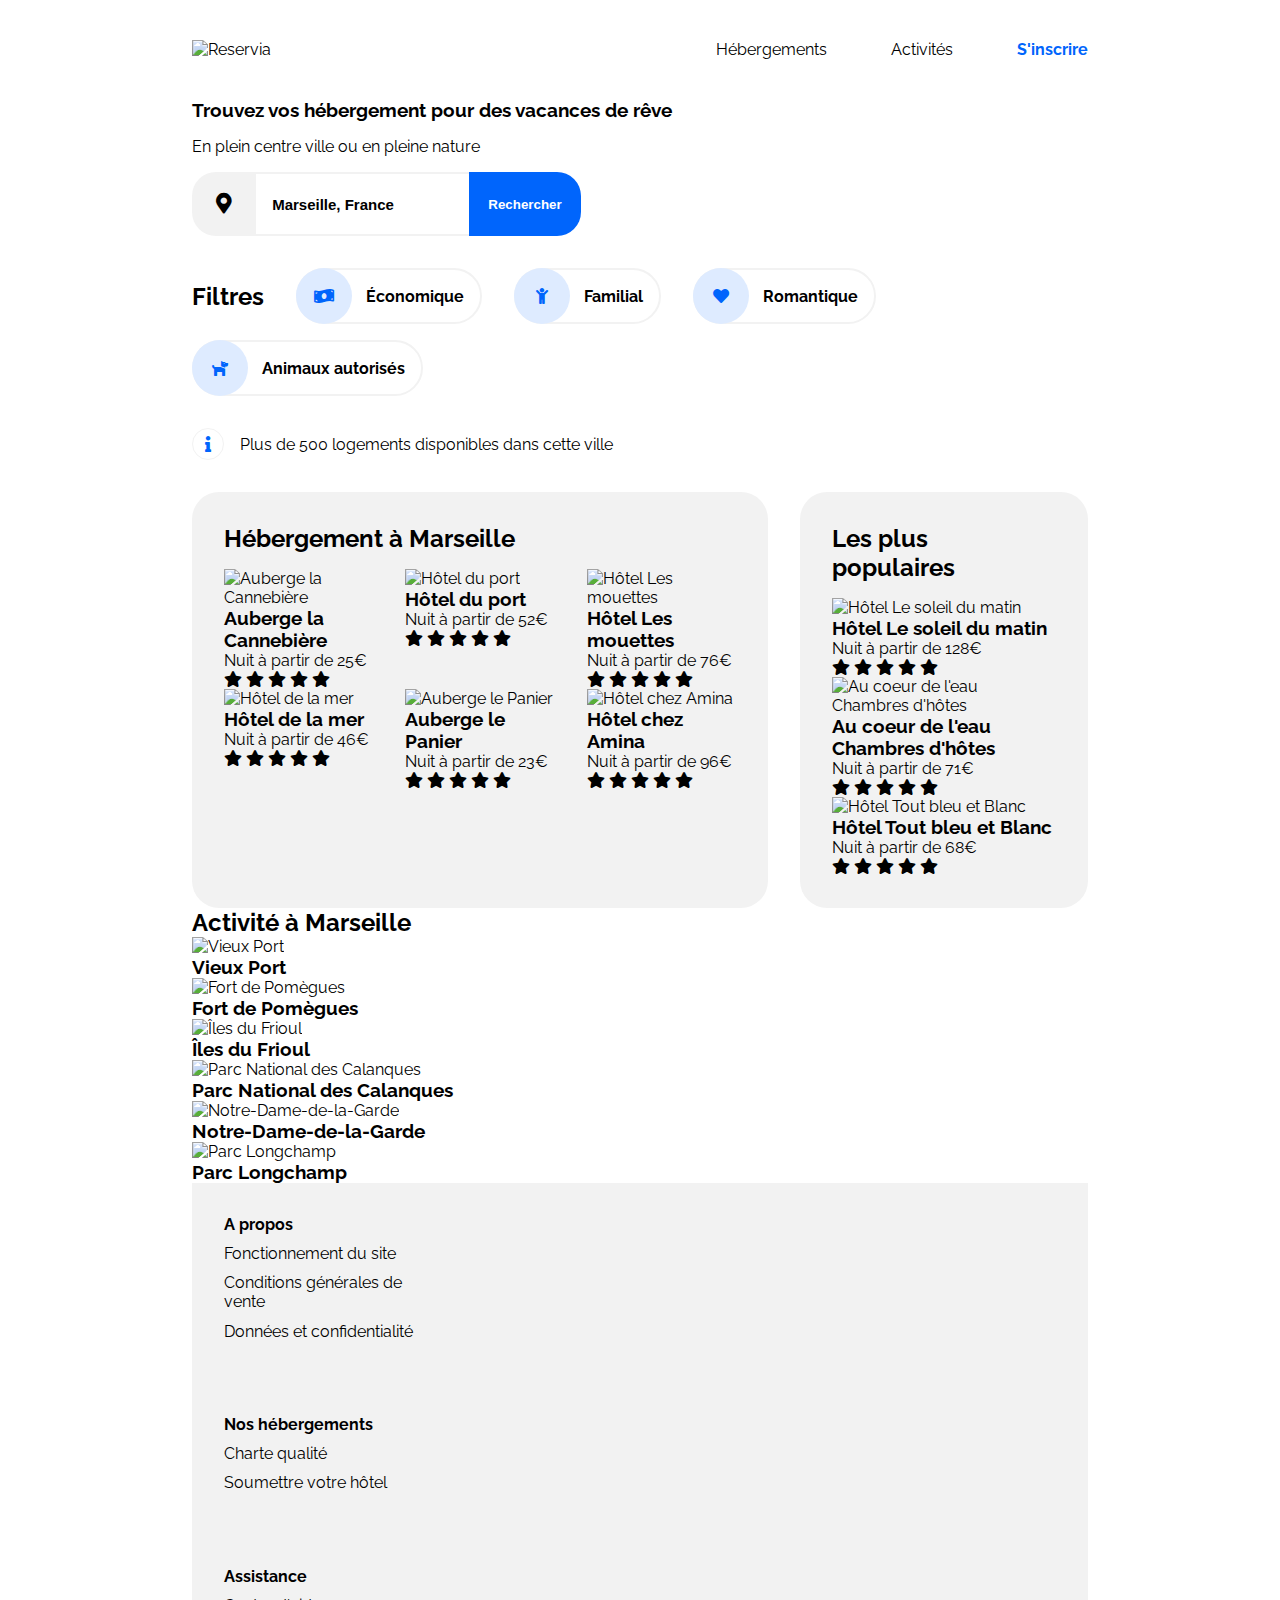
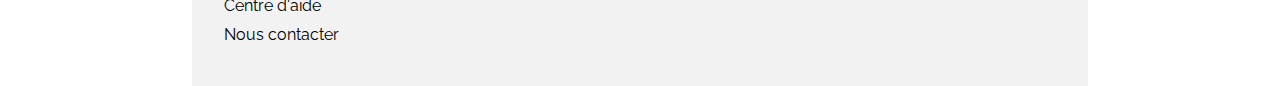
==== reservia.html @ 0091a278 "Add files via upload" ====
<!DOCTYPE html>
<html>
<head>
    <!-- Encodage UTF-8 -->
    <meta charset="utf-8"/>
    <!-- pages css -->
    <link rel="stylesheet" type="text/css" href="reservia.css">
    <link rel="stylesheet" href="https://cdnjs.cloudflare.com/ajax/libs/font-awesome/5.15.3/css/all.min.css">
    <link rel="preconnect" href="https://fonts.gstatic.com">
    <link href="https://fonts.googleapis.com/css2?family=Raleway:wght@400;700&display=swap" rel="stylesheet"> 
    <!-- titre de la page -->
    <title>Réservia</title>
    
</head>
<body>
    <!-- En tête -->
    <header> 
    <!-- Navigation -->
        <nav class="nav">
            <!-- Titre 1 de la page -->
            <a href="#">
                <img class="logo" src="images/logo/Reservia.svg" alt="Reservia">
            </a>
        <!-- Liste navigation-->
                <ul class="list-nav">
                    <li><a class="nav-link" href="#">Hébergements</a></li>
                    <li><a class="nav-link" href="#">Activités</a></li>
                    <li><a class="nav-register" href="#">S&apos;inscrire</a></li>
                </ul>
        </nav>
        <section class="search">
                <!-- Titre 2 de la page -->
            <h1>Trouvez vos hébergement pour des vacances de r&ecirc;ve</h1>

            <!-- Paragraphe -->
            <p class="search-p">En plein centre ville ou en pleine nature</p>
            <form class="search-form" action"" method="post">
                <div class="search-container">
                    <i class="fas fa-map-marker-alt"></i>
                    <input type="text" value=" Marseille, France">
                    <button class="button" type="submit">Rechercher</button>
                </div>
            </form>

            <div class="filter">
                <h2>Filtres</h2>
                <!-- Economique -->
                <div class="filter-container">
                    <div class="filter-icon">
                        <i class="fas fa-money-bill-wave"></i>  
                    </div>
                    <span class="filter-title">&#201;conomique</span>
                </div>
                <!-- Familial -->
                <div class="filter-container">
                    <div class="filter-icon">
                        <i class="fas fa-child"></i>
                    </div>                    
                    <span class="filter-title">Familial</span>
                </div>
                <!-- Romantique -->
                <div class="filter-container">
                    <div class="filter-icon">
                        <i class="fas fa-heart"></i>
                    </div>
                    <span class="filter-title">Romantique</span>
                </div>
                <!-- Animaux --> 
                <div class="filter-container">
                    <div class="filter-icon">
                        <i class="fas fa-dog"></i>
                    </div>    
                    <span class="filter-title">Animaux autorisés</span>
                </div>        
            </div>
            
            <!-- Bulle information --> 
            <div class="information">
                <div class="information-item">
                    <i class="fas fa-info"></i> 
                </div>    

                <p>Plus de 500 logements disponibles dans cette ville</p>
            </div>
        </section>
    </header>

    <main>
        <div class="hebergements">
            <!-- Hébergement à Marseille -->
            <div class="hebergement-a-marseille">
                <h2>Hébergement à Marseille</h2>
                <div class="hebergement-cartes">
                    <!-- Image 1 --> 
                    <div class="hebergement-carte-item">
                        <a href="#">
                            <img src="images/hebergements/4_small/marcus-loke-WQJvWU_HZFo-unsplash.jpg" alt="Auberge la Cannebière">
                            <div class="hebergement-carte-item-contain">
                                <h3>Auberge la Cannebière</h3>
                                <p>Nuit à partir de 25€</p>
                                <div class="rating">
                                    <i class="fas fa-star"></i>      
                                    <i class="fas fa-star"></i>
                                    <i class="fas fa-star"></i>
                                    <i class="fas fa-star"></i>
                                    <i class="fas fa-star"></i>
                                </div>    
                            </div>
                        </a>    
                    </div>
                    <!-- Image 2 -->
                    <div class="hebergement-carte-item">
                        <a href="#">
                            <img src="images/hebergements/4_small/fred-kleber-gTbaxaVLvsg-unsplash.jpg" alt="H&ocirc;tel du port">
                            <div class="hebergement-carte-item-contain">
                                <h3>H&ocirc;tel du port</h3>
                                <p>Nuit à partir de 52€</p>
                                <div class="rating">
                                    <i class="fas fa-star"></i>      
                                    <i class="fas fa-star"></i>
                                    <i class="fas fa-star"></i>
                                    <i class="fas fa-star"></i>
                                    <i class="fas fa-star"></i>
                                </div>    
                            </div>
                        </a>             
                    </div>
                    <!-- Image 3 -->
                    <div class="hebergement-carte-item">
                        <a href="#">
                            <img src="images/hebergements/4_small/reisetopia-B8WIgxA_PFU-unsplash.jpg" alt="H&ocirc;tel Les mouettes">
                            <div class="hebergement-carte-item-contain">
                                <h3>H&ocirc;tel Les mouettes</h3>
                                <p>Nuit à partir de 76€</p>
                                <div class="rating">
                                    <i class="fas fa-star"></i>      
                                    <i class="fas fa-star"></i>
                                    <i class="fas fa-star"></i>
                                    <i class="fas fa-star"></i>
                                    <i class="fas fa-star"></i>
                                </div>    
                            </div>
                        </a>              
                    </div>
                    <!-- Image 4 -->
                    <div class="hebergement-carte-item">
                        <a href="#">
                            <img src="images/hebergements/4_small/annie-spratt-Eg1qcIitAuA-unsplash.jpg" alt="H&ocirc;tel de la mer">
                            <div class="hebergement-carte-item-contain">
                                <h3>H&ocirc;tel de la mer</h3>
                                <p>Nuit à partir de 46€</p>
                                <div class="rating">
                                    <i class="fas fa-star"></i>      
                                    <i class="fas fa-star"></i>
                                    <i class="fas fa-star"></i>
                                    <i class="fas fa-star"></i>
                                    <i class="fas fa-star"></i>
                                </div>    
                            </div>
                        </a>               
                    </div>
                    <!-- Image 5 -->
                    <div class="hebergement-carte-item">
                        <a href="#">
                            <img src="images/hebergements/4_small/nicate-lee-kT-ZyaiwBe0-unsplash.jpg" alt="Auberge le Panier">
                            <div class="hebergement-carte-item-contain">
                                <h3>Auberge le Panier</h3>
                                <p>Nuit à partir de 23€</p>
                                <div class="rating">
                                    <i class="fas fa-star"></i>      
                                    <i class="fas fa-star"></i>
                                    <i class="fas fa-star"></i>
                                    <i class="fas fa-star"></i>
                                    <i class="fas fa-star"></i>
                                </div>    
                            </div>
                        </a>                
                    </div>
                    <!-- Image 6 -->
                    <div class="hebergement-carte-item">
                        <a href="#">
                            <img src="images/hebergements/4_small/febrian-zakaria-M6S1WvfW68A-unsplash.jpg" alt="H&ocirc;tel chez Amina">
                            <div class="hebergement-carte-item-contain">
                                <h3>H&ocirc;tel chez Amina</h3>
                                <p>Nuit à partir de 96€</p>
                                <div class="rating">
                                    <i class="fas fa-star"></i>      
                                    <i class="fas fa-star"></i>
                                    <i class="fas fa-star"></i>
                                    <i class="fas fa-star"></i>
                                    <i class="fas fa-star"></i>
                                </div>    
                            </div>
                        </a>                
                    </div>
                </div> 
            </div>
        
            
            <!-- Les plus populaires -->
            <div class="les-plus-populaires">
                <h2>Les plus populaires</h2>
                <div class="populaire-cartes">
                    <!-- Image 1 --> 
                    <div class="populaire-carte-item">
                        <a href="#">
                            <img src="images/hebergements/4_small/emile-guillemot-Bj_rcSC5XfE-unsplash.jpg" alt="H&ocirc;tel Le soleil du matin">
                            <div class="populaire-carte-item-contain">
                                <h3>H&ocirc;tel Le soleil du matin</h3>
                                <p>Nuit à partir de 128€</p>
                                <div class="rating">
                                    <i class="fas fa-star"></i>      
                                    <i class="fas fa-star"></i>
                                    <i class="fas fa-star"></i>
                                    <i class="fas fa-star"></i>
                                    <i class="fas fa-star"></i>
                                </div>    
                            </div>
                        </a>    
                    </div>
                    <!-- Image 2 --> 
                    <div class="populaire-carte-item">
                        <a href="#">
                            <img src="images/hebergements/4_small/aw-creative-VGs8z60yT2c-unsplash.jpg" alt="Au coeur de l'eau Chambres d'h&ocirc;tes">
                            <div class="populaire-carte-item-contain">
                                <h3>Au coeur de l'eau Chambres d'h&ocirc;tes</h3>
                                <p>Nuit à partir de 71€</p>
                                <div class="rating">
                                    <i class="fas fa-star"></i>      
                                    <i class="fas fa-star"></i>
                                    <i class="fas fa-star"></i>
                                    <i class="fas fa-star"></i>
                                    <i class="fas fa-star"></i>
                                </div>    
                            </div>
                        </a>    
                    </div>
                    <!-- Image 3 --> 
                    <div class="populaire-carte-item">
                        <a href="#">
                            <img src="images/hebergements/4_small/febrian-zakaria-sjvU0THccQA-unsplash.jpg" alt="H&ocirc;tel Tout bleu et Blanc">
                            <div class="populaire-carte-item-contain">
                                <h3>H&ocirc;tel Tout bleu et Blanc</h3>
                                <p>Nuit à partir de 68€</p>
                                <div class="rating">
                                    <i class="fas fa-star"></i>      
                                    <i class="fas fa-star"></i>
                                    <i class="fas fa-star"></i>
                                    <i class="fas fa-star"></i>
                                    <i class="fas fa-star"></i>
                                </div>    
                            </div>
                        </a>    
                    </div>
                </div>    
            </div>
        </div>
        <!-- Activité à Marseille -->
        <div class="activite-marseille">
            <h2>Activité à Marseille</h2>
            <div class="activite-carte">
                <!-- Image 1 -->
                <div class="activite-carte-item">
                    <a href="#">
                        <img src="images/activites/4_small/reno-laithienne-QUgJhdY5Fyk-unsplash.jpg" alt="Vieux Port">
                        <div class="activite-carte-item-contenu">
                            <h3>Vieux Port</h3>       
                        </div>               
                    </a>     
                </div>
                <!-- Image 2 -->
                <div class="activite-carte-item">
                    <a href="#">
                        <img src="images/activites/4_small/paul-hermann-QFTrLdQIRhI-unsplash.jpg" alt="Fort de Pomègues">
                        <div class="activite-carte-item-contenu">
                            <h3>Fort de Pomègues</h3>                            
                        </div>    
                    </a>
                </div>
                <!-- Image 3 -->
                <div class="activite-carte-item">
                    <a href="#">
                        <img src="images/activites/4_small/kevin-hikari-rV_Qd1l-VXg-unsplash.jpg" alt="&#206;les du Frioul">                        
                        <div class="activite-carte-item-contenu">
                            <h3>&#206;les du Frioul</h3>
                        </div>
                    </a>
                </div>
                <!-- Image 4 -->
                <div class="activite-carte-item">
                    <a href="#">
                        <img src="images/activites/4_small/kilyan-sockalingum-NR8-cBCN3aI-unsplash.jpg" alt="Parc National des Calanques">    
                        <div class="activite-carte-item-contenu">
                            <h3>Parc National des Calanques</h3>    
                        </div>
                    </a>
                </div>
                <!-- Image 5 -->
                <div class="activite-carte-item">
                    <a href="#">
                        <img src="images/activites/4_small/florian-wehde-xW9e8gdotxI-unsplash.jpg" alt="Notre-Dame-de-la-Garde">
                        <div class="activite-carte-item-contenu">    
                            <h3> Notre-Dame-de-la-Garde </h3>
                        </div>
                    </a>
                </div>
                <!-- Image 6-->
                <div class="activite-carte-item">
                    <a href="#"> 
                        <img src="images/activites/4_small/lena-paulin-wH2-EJoDcV0-unsplash.jpg" alt="Parc Longchamp">
                        <div class="activite-carte-item-contenu"> 
                            <h3> Parc Longchamp </h3>
                        </div>
                    </a>
                </div>
            </div>
        </div>
    </main>
    <!-- Pied de page -->
    <footer class="footer">
        <div class="footercontain">
            <ul class="footercolumn">
                <li><a class="footertitle" href="#">A propos</a></li>
                <li><a class="footerlink" href="#">Fonctionnement du site</a></li>
                <li><a class="footerlink" href="#">Conditions générales de vente</a></li>
                <li><a class="footerlink" href="#">Données et confidentialité</a></li>
            </ul>
            <ul class="footercolumn">
                <li><a class="footertitle" href="#">Nos hébergements</a></li>
                <li><a class="footerlink" href="#">Charte qualité</a></li>
                <li><a class="footerlink" href="#">Soumettre votre hôtel</a></li>
            </ul>
            <ul class="footercolumn">
                <li><a class="footertitle" href="#">Assistance</a></li>
                <li><a class="footerlink" href="#">Centre d'aide</a></li>
                <li><a class="footerlink" href="#">Nous contacter</a></li>
            </ul>
        </div>
    </footer>
</body>
</html>
---- reservia.css ----
/* Global */
body {
	font-family: 'Raleway', sans-serif;
	margin: 0 15%;
}
ul {
	list-style: none;
}
a {
	text-decoration: none;
	color: black;
}

* {
	margin: 0;
	padding: 0;
	box-sizing: border-box;

}

/* Nav */
.list-nav {
	display: flex;
	flex-flow: row wrap;
	align-items: center;
}
.nav {
	display: flex;
	justify-content: space-between;
	align-items: center;
	flex-wrap: wrap;
	padding: 2.5rem 0;
}
.nav-link {
	padding: 3.3rem 2rem 0 2rem ;
}
.nav-link:hover {
	border-top: solid 3px;
	border-top-color: #0065FC;
	color: #0065FC;
}
.nav-register {
	padding-left: 2rem;
	font-weight: bold;
	color: #0065FC;
}
/* Recherche */
.search h1 {
	padding-bottom: 1rem;
	font-size: 1.2rem;
}
.search-p {
	padding-bottom: 1rem;
	font-size: ; /* à finir */
}
.search-container {
	display: flex;
	flex-flow: row nowrap;
	align-items: center;
	padding-bottom: 2rem;
}
.search-container i {
	display: flex;
	justify-content: center;
	align-items: center;
	font-size: 1.3rem;
	background-color: #F2F2F2;
	border-radius: 1.5rem 0 0 1.5rem;
	height: 4rem;
	width: 4rem;
}
.search-container input {
	height: 4rem;
	border-left: 0;
	border-right: 0;
	border-top: 2px solid #F2F2F2;
	border-bottom: 2px solid #F2F2F2;
	padding-left: 12px;
	font-weight: bold;
	font-size: 15px;
}
.search-container button {
	height: 4rem;
	width: 7rem;
	font-size: ;
	font-weight: bold;
	color: white;
	background-color: #0065FC;
	border-radius: 0 1.5rem 1.5rem 0;
	border: none;
}

/* Filtres */
.filter {
	display: flex;
	flex-flow: row wrap;
	padding-bottom: 1rem;
}

.filter h2 {
	margin: 0 2rem 1rem 0;
	display: flex;
	align-items: center;
}
.filter-container {
	display: flex;
	align-items: center;
	margin-right: 2rem;
	border: 2px solid #F2F2F2;
	border-radius: 2rem;
	margin-bottom: 1rem;
	font-weight: bold;
	cursor: pointer;
}
.filter-icon {
	background-color: #DEEBFF;
	border-radius: 100%;
	width: 3rem;
	height: 3rem;
	min-height: 3.5rem;
	min-width: 3.5rem;
	display: flex;
	align-items: center;
	justify-content: center;
	margin: -2px;
}
.filter i {
	color: #0065FC;
}
.filter-title {
	margin: 0 1rem;
}

/* Information */
.information {
	display: flex;
	align-items: center;
	margin-bottom: 2rem; 
}
.information-item {
	height: 2rem;
	width: 2rem;
	min-width: 2rem;
	min-height: 2rem;
	border: solid 1px #F2F2F2;
	border-radius: 100%;
	display: flex;
	align-items: center;
	justify-content: center;
	margin-right: 1rem;
}
.information i {
	color: #0065FC;
}

/* Hébergement */
.hebergements {
	display: grid;
	column-gap: 2rem;
	grid-template-columns: 2fr 1fr;
}
.hebergements h2 {
 padding-bottom: 1rem;
}
.hebergement-cartes{
	display: grid;
	column-gap: 2rem;
	grid-template-columns: repeat(3, 1fr);
}
.hebergement-a-marseille, .les-plus-populaires{
	background-color: #F2F2F2;
	border-radius: 1.7rem;
	padding: 2rem;
}
/*
.hebergements {
	display: flex;
	flex-direction: row;
	margin-left: 2%;
	margin-right: 2%;
}
.hebergement-a-marseille {
	background-color: #F2F2F2;
}
.les-plus-populaires {
	background-color: #F2F2F2;
	padding: 5%;
}
*/
/* Footer */ 
.footer {
	max-width: 100%; 
	background-color: #F2F2F2;
}
.footercontaint {
	display: flex;
	max-width: 100%;
	width: 70%;
	margin: auto;
	box-sizing: border-box;
	padding: 0 2rem;
}
.footercolumn {
	width: 30%;
	padding: 2rem 2rem;
}
.footertitle {
	font-weight: bold;
}
.footerlink {
	display: block;
	margin: 5% 0;
}
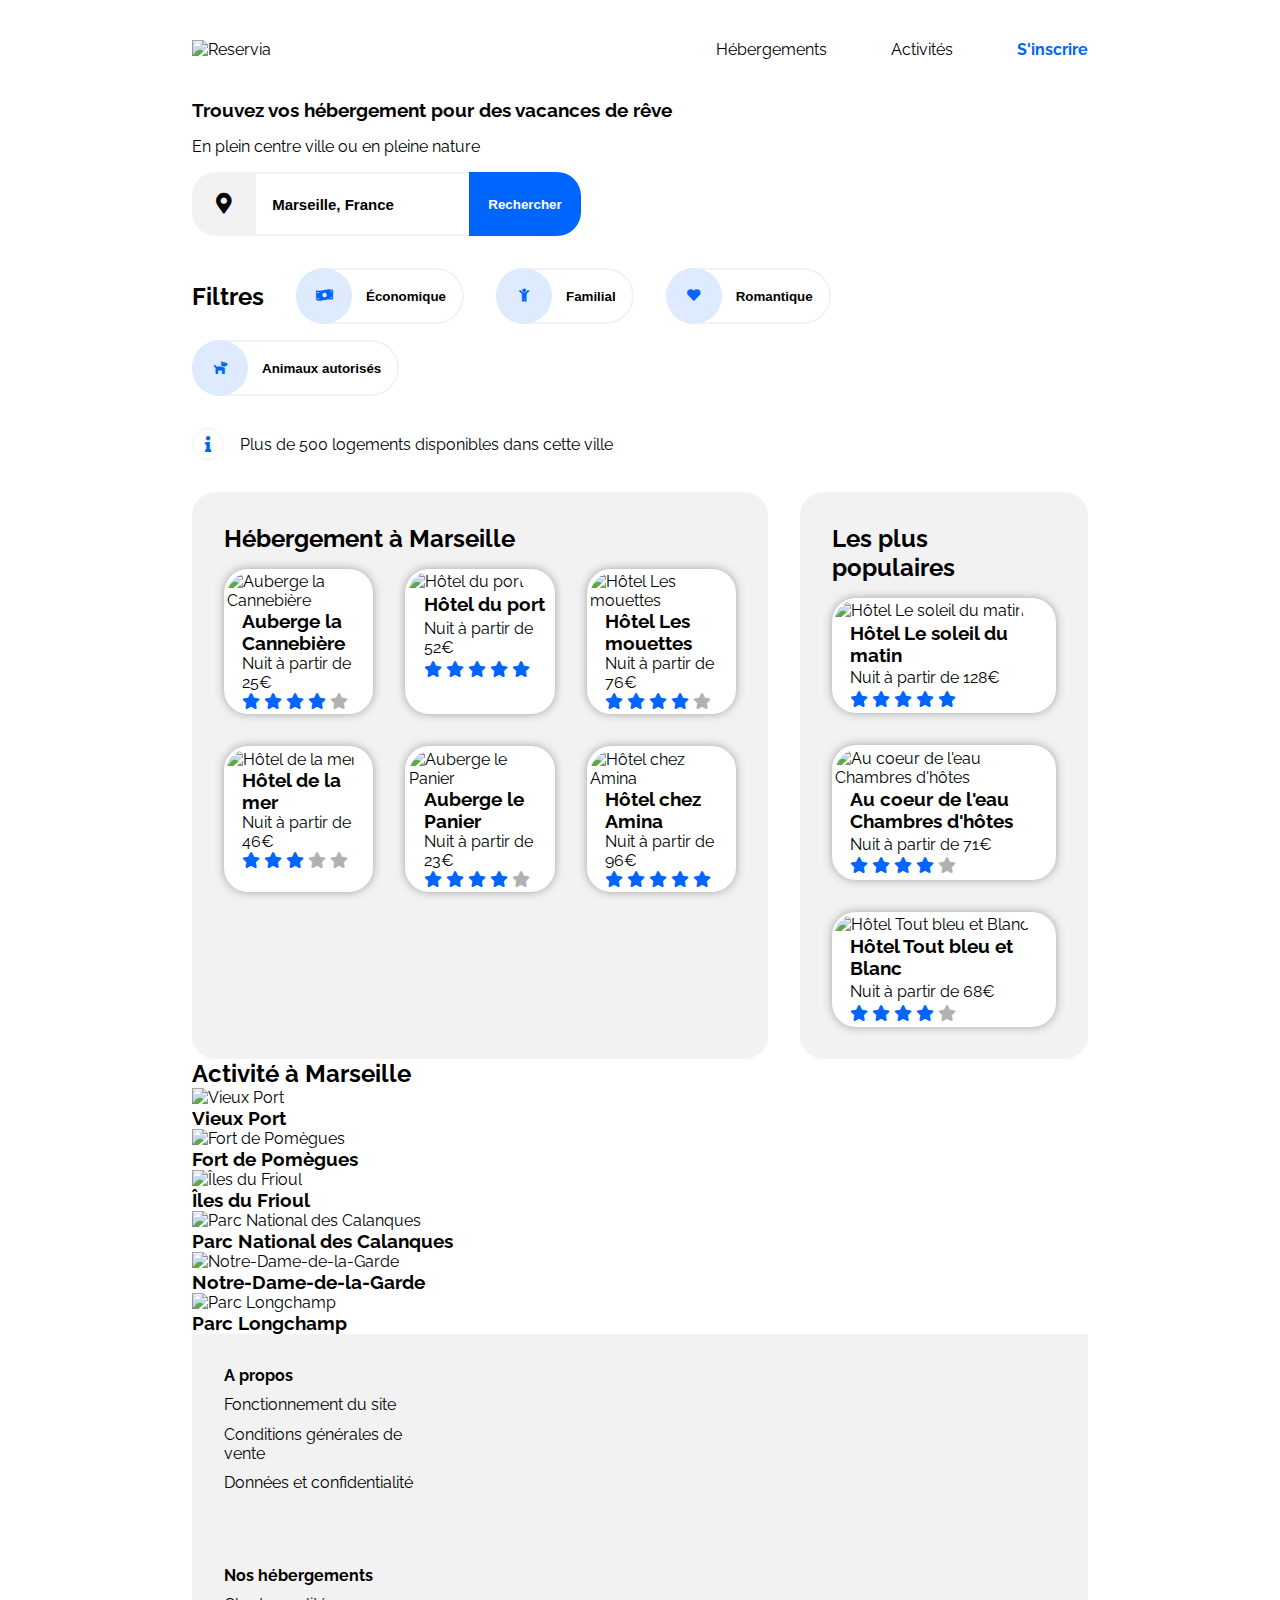
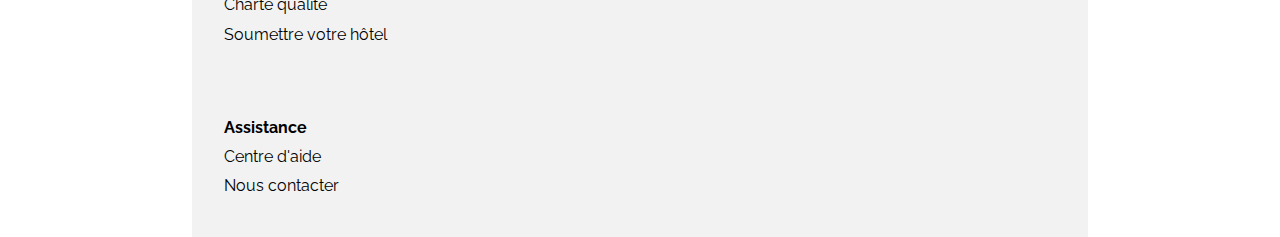
==== commit 511912d3: "Add files via upload" ====
--- a/reservia.html
+++ b/reservia.html
@@ -34,7 +34,7 @@
 
             <!-- Paragraphe -->
             <p class="search-p">En plein centre ville ou en pleine nature</p>
-            <form class="search-form" action"" method="post">
+            <form class="search-form" action="" method="post">
                 <div class="search-container">
                     <i class="fas fa-map-marker-alt"></i>
                     <input type="text" value=" Marseille, France">
@@ -45,33 +45,33 @@
             <div class="filter">
                 <h2>Filtres</h2>
                 <!-- Economique -->
-                <div class="filter-container">
+                <button type="button" class="filter-container">
                     <div class="filter-icon">
                         <i class="fas fa-money-bill-wave"></i>  
                     </div>
                     <span class="filter-title">&#201;conomique</span>
-                </div>
+                </button>
                 <!-- Familial -->
-                <div class="filter-container">
+                <button type="button" class="filter-container">
                     <div class="filter-icon">
                         <i class="fas fa-child"></i>
                     </div>                    
                     <span class="filter-title">Familial</span>
-                </div>
+                </button>
                 <!-- Romantique -->
-                <div class="filter-container">
+                <button type="button" class="filter-container">
                     <div class="filter-icon">
                         <i class="fas fa-heart"></i>
                     </div>
                     <span class="filter-title">Romantique</span>
-                </div>
+                </button>
                 <!-- Animaux --> 
-                <div class="filter-container">
+                <button type="button" class="filter-container">
                     <div class="filter-icon">
                         <i class="fas fa-dog"></i>
                     </div>    
                     <span class="filter-title">Animaux autorisés</span>
-                </div>        
+                </button>        
             </div>
             
             <!-- Bulle information --> 
@@ -99,10 +99,10 @@
                                 <h3>Auberge la Cannebière</h3>
                                 <p>Nuit à partir de 25€</p>
                                 <div class="rating">
-                                    <i class="fas fa-star"></i>      
-                                    <i class="fas fa-star"></i>
-                                    <i class="fas fa-star"></i>
-                                    <i class="fas fa-star"></i>
+                                    <i class="fas fa-star fa-star--activate"></i>      
+                                    <i class="fas fa-star fa-star--activate"></i>
+                                    <i class="fas fa-star fa-star--activate"></i>
+                                    <i class="fas fa-star fa-star--activate"></i>
                                     <i class="fas fa-star"></i>
                                 </div>    
                             </div>
@@ -116,11 +116,11 @@
                                 <h3>H&ocirc;tel du port</h3>
                                 <p>Nuit à partir de 52€</p>
                                 <div class="rating">
-                                    <i class="fas fa-star"></i>      
-                                    <i class="fas fa-star"></i>
-                                    <i class="fas fa-star"></i>
-                                    <i class="fas fa-star"></i>
-                                    <i class="fas fa-star"></i>
+                                    <i class="fas fa-star fa-star--activate"></i>      
+                                    <i class="fas fa-star fa-star--activate"></i>
+                                    <i class="fas fa-star fa-star--activate"></i>
+                                    <i class="fas fa-star fa-star--activate"></i>
+                                    <i class="fas fa-star fa-star--activate"></i>
                                 </div>    
                             </div>
                         </a>             
@@ -133,10 +133,10 @@
                                 <h3>H&ocirc;tel Les mouettes</h3>
                                 <p>Nuit à partir de 76€</p>
                                 <div class="rating">
-                                    <i class="fas fa-star"></i>      
-                                    <i class="fas fa-star"></i>
-                                    <i class="fas fa-star"></i>
-                                    <i class="fas fa-star"></i>
+                                    <i class="fas fa-star fa-star--activate"></i>      
+                                    <i class="fas fa-star fa-star--activate"></i>
+                                    <i class="fas fa-star fa-star--activate"></i>
+                                    <i class="fas fa-star fa-star--activate"></i>
                                     <i class="fas fa-star"></i>
                                 </div>    
                             </div>
@@ -150,9 +150,9 @@
                                 <h3>H&ocirc;tel de la mer</h3>
                                 <p>Nuit à partir de 46€</p>
                                 <div class="rating">
-                                    <i class="fas fa-star"></i>      
-                                    <i class="fas fa-star"></i>
-                                    <i class="fas fa-star"></i>
+                                    <i class="fas fa-star fa-star--activate"></i>      
+                                    <i class="fas fa-star fa-star--activate"></i>
+                                    <i class="fas fa-star fa-star--activate"></i>
                                     <i class="fas fa-star"></i>
                                     <i class="fas fa-star"></i>
                                 </div>    
@@ -167,10 +167,10 @@
                                 <h3>Auberge le Panier</h3>
                                 <p>Nuit à partir de 23€</p>
                                 <div class="rating">
-                                    <i class="fas fa-star"></i>      
-                                    <i class="fas fa-star"></i>
-                                    <i class="fas fa-star"></i>
-                                    <i class="fas fa-star"></i>
+                                    <i class="fas fa-star fa-star--activate"></i>      
+                                    <i class="fas fa-star fa-star--activate"></i>
+                                    <i class="fas fa-star fa-star--activate"></i>
+                                    <i class="fas fa-star fa-star--activate"></i>
                                     <i class="fas fa-star"></i>
                                 </div>    
                             </div>
@@ -184,11 +184,11 @@
                                 <h3>H&ocirc;tel chez Amina</h3>
                                 <p>Nuit à partir de 96€</p>
                                 <div class="rating">
-                                    <i class="fas fa-star"></i>      
-                                    <i class="fas fa-star"></i>
-                                    <i class="fas fa-star"></i>
-                                    <i class="fas fa-star"></i>
-                                    <i class="fas fa-star"></i>
+                                    <i class="fas fa-star fa-star--activate"></i>      
+                                    <i class="fas fa-star fa-star--activate"></i>
+                                    <i class="fas fa-star fa-star--activate"></i>
+                                    <i class="fas fa-star fa-star--activate"></i>
+                                    <i class="fas fa-star fa-star--activate"></i>
                                 </div>    
                             </div>
                         </a>                
@@ -209,11 +209,11 @@
                                 <h3>H&ocirc;tel Le soleil du matin</h3>
                                 <p>Nuit à partir de 128€</p>
                                 <div class="rating">
-                                    <i class="fas fa-star"></i>      
-                                    <i class="fas fa-star"></i>
-                                    <i class="fas fa-star"></i>
-                                    <i class="fas fa-star"></i>
-                                    <i class="fas fa-star"></i>
+                                    <i class="fas fa-star fa-star--activate"></i>      
+                                    <i class="fas fa-star fa-star--activate"></i>
+                                    <i class="fas fa-star fa-star--activate"></i>
+                                    <i class="fas fa-star fa-star--activate"></i>
+                                    <i class="fas fa-star fa-star--activate"></i>
                                 </div>    
                             </div>
                         </a>    
@@ -226,10 +226,10 @@
                                 <h3>Au coeur de l'eau Chambres d'h&ocirc;tes</h3>
                                 <p>Nuit à partir de 71€</p>
                                 <div class="rating">
-                                    <i class="fas fa-star"></i>      
-                                    <i class="fas fa-star"></i>
-                                    <i class="fas fa-star"></i>
-                                    <i class="fas fa-star"></i>
+                                    <i class="fas fa-star fa-star--activate"></i>      
+                                    <i class="fas fa-star fa-star--activate"></i>
+                                    <i class="fas fa-star fa-star--activate"></i>
+                                    <i class="fas fa-star fa-star--activate"></i>
                                     <i class="fas fa-star"></i>
                                 </div>    
                             </div>
@@ -243,10 +243,10 @@
                                 <h3>H&ocirc;tel Tout bleu et Blanc</h3>
                                 <p>Nuit à partir de 68€</p>
                                 <div class="rating">
-                                    <i class="fas fa-star"></i>      
-                                    <i class="fas fa-star"></i>
-                                    <i class="fas fa-star"></i>
-                                    <i class="fas fa-star"></i>
+                                    <i class="fas fa-star fa-star--activate"></i>      
+                                    <i class="fas fa-star fa-star--activate"></i>
+                                    <i class="fas fa-star fa-star--activate"></i>
+                                    <i class="fas fa-star fa-star--activate"></i>
                                     <i class="fas fa-star"></i>
                                 </div>    
                             </div>
--- a/reservia.css
+++ b/reservia.css
@@ -93,7 +93,7 @@
 /* Filtres */
 .filter {
 	display: flex;
-	flex-flow: row wrap;
+	flex-flow: row wrap; /* = flex-direction + flex-wrap */
 	padding-bottom: 1rem;
 }
 
@@ -105,12 +105,17 @@
 .filter-container {
 	display: flex;
 	align-items: center;
+	flex-wrap: nowrap;
 	margin-right: 2rem;
 	border: 2px solid #F2F2F2;
 	border-radius: 2rem;
 	margin-bottom: 1rem;
 	font-weight: bold;
+	background-color: white;
 	cursor: pointer;
+}
+.filter-container:hover {
+	background-color: #F2F2F2
 }
 .filter-icon {
 	background-color: #DEEBFF;
@@ -133,8 +138,8 @@
 
 /* Information */
 .information {
-	display: flex;
-	align-items: center;
+	display: flex; /* Defini en temps que boîte flexible*/
+	align-items: center; /* Défini l'alignement d'un objet dans son conteneur */
 	margin-bottom: 2rem; 
 }
 .information-item {
@@ -143,10 +148,10 @@
 	min-width: 2rem;
 	min-height: 2rem;
 	border: solid 1px #F2F2F2;
-	border-radius: 100%;
-	display: flex;
-	align-items: center;
-	justify-content: center;
+	border-radius: 100%;  /* Permet de faire un cercle */
+	display: flex;
+	align-items: center;
+	justify-content: center; /* Façon dont l'espace est réparti entre les éléments */
 	margin-right: 1rem;
 }
 .information i {
@@ -154,39 +159,90 @@
 }
 
 /* Hébergement */
+.hebergement-a-marseille, .les-plus-populaires{
+	background-color: #F2F2F2;
+	border-radius: 1.5rem;
+	padding: 2rem;
+}
 .hebergements {
-	display: grid;
-	column-gap: 2rem;
-	grid-template-columns: 2fr 1fr;
+	display: grid; /* Défini en grille */
+	column-gap: 2rem; /* Espace entre deux colonnes */
+	grid-template-columns: 2fr 1fr; /* Proportion du tableau */ 
 }
 .hebergements h2 {
  padding-bottom: 1rem;
 }
+
+/* Hébergement à Marseille */ 
+
 .hebergement-cartes{
+	display: grid; /* Défini en grille */
+	column-gap: 2rem; /* Espace entre deux colonnes */
+	grid-template-columns: repeat(3, 1fr); /* Proportion du tableau */ 
+	grid-row-gap: 2rem /* Espace entre deux lignes*/
+}
+.hebergement-carte-item {
+	display: flex;
+	flex-direction: column;
+	box-shadow: 0px 0px 10px #a1a1a1;
+	border-radius: 1.5rem;
+	padding: 0.2rem;
+	background-color: white;
+}
+.hebergement-carte-item a:hover {
+	transform: scale(1.02);
+}
+.hebergement-carte-item img {
+	height: 7rem;
+	object-fit: cover; /* Permet d'ajuster l'image pour conserver ses proportions */
+	max-width: 100%;
+	width: 100%;
+	border-radius: 1.5rem 1.5rem 0 0;
+}
+.hebergement-carte-item-contain {
+	display: flex;
+	flex-direction: column;
+	justify-content: space-around;
+	min-height: 90px;
+	padding: 0 0 0 15px;
+}
+.fa-star--activate {
+	color: #0065FC;
+}
+.rating {
+	color: #b1b1b1;
+}
+
+/* Populaire */
+
+.populaire-cartes {
 	display: grid;
-	column-gap: 2rem;
-	grid-template-columns: repeat(3, 1fr);
-}
-.hebergement-a-marseille, .les-plus-populaires{
-	background-color: #F2F2F2;
-	border-radius: 1.7rem;
-	padding: 2rem;
-}
-/*
-.hebergements {
-	display: flex;
-	flex-direction: row;
-	margin-left: 2%;
-	margin-right: 2%;
-}
-.hebergement-a-marseille {
-	background-color: #F2F2F2;
-}
-.les-plus-populaires {
-	background-color: #F2F2F2;
-	padding: 5%;
-}
-*/
+	grid-template-columns: repeat(1, 1fr);
+	grid-row-gap: 2rem;
+}
+.populaire-carte-item {
+	display: flex;
+	flex-direction: column;
+	box-shadow: 0px 0px 10px #a1a1a1;
+	border-radius: 1.5rem;
+	padding: 0.2rem; 
+	justify-content: column;
+	background-color: white;
+}
+.populaire-carte-item img {
+	height: 9rem;
+	object-fit: cover;
+	width: 33%;
+	border-radius: 1.5rem 1.5rem 0 0;
+}
+.populaire-carte-item-contain {
+	display: flex;
+	flex-direction: column;
+	justify-content: space-around;
+	min-height: 90px;
+	padding: 0 0 0 15px;
+}
+
 /* Footer */ 
 .footer {
 	max-width: 100%; 
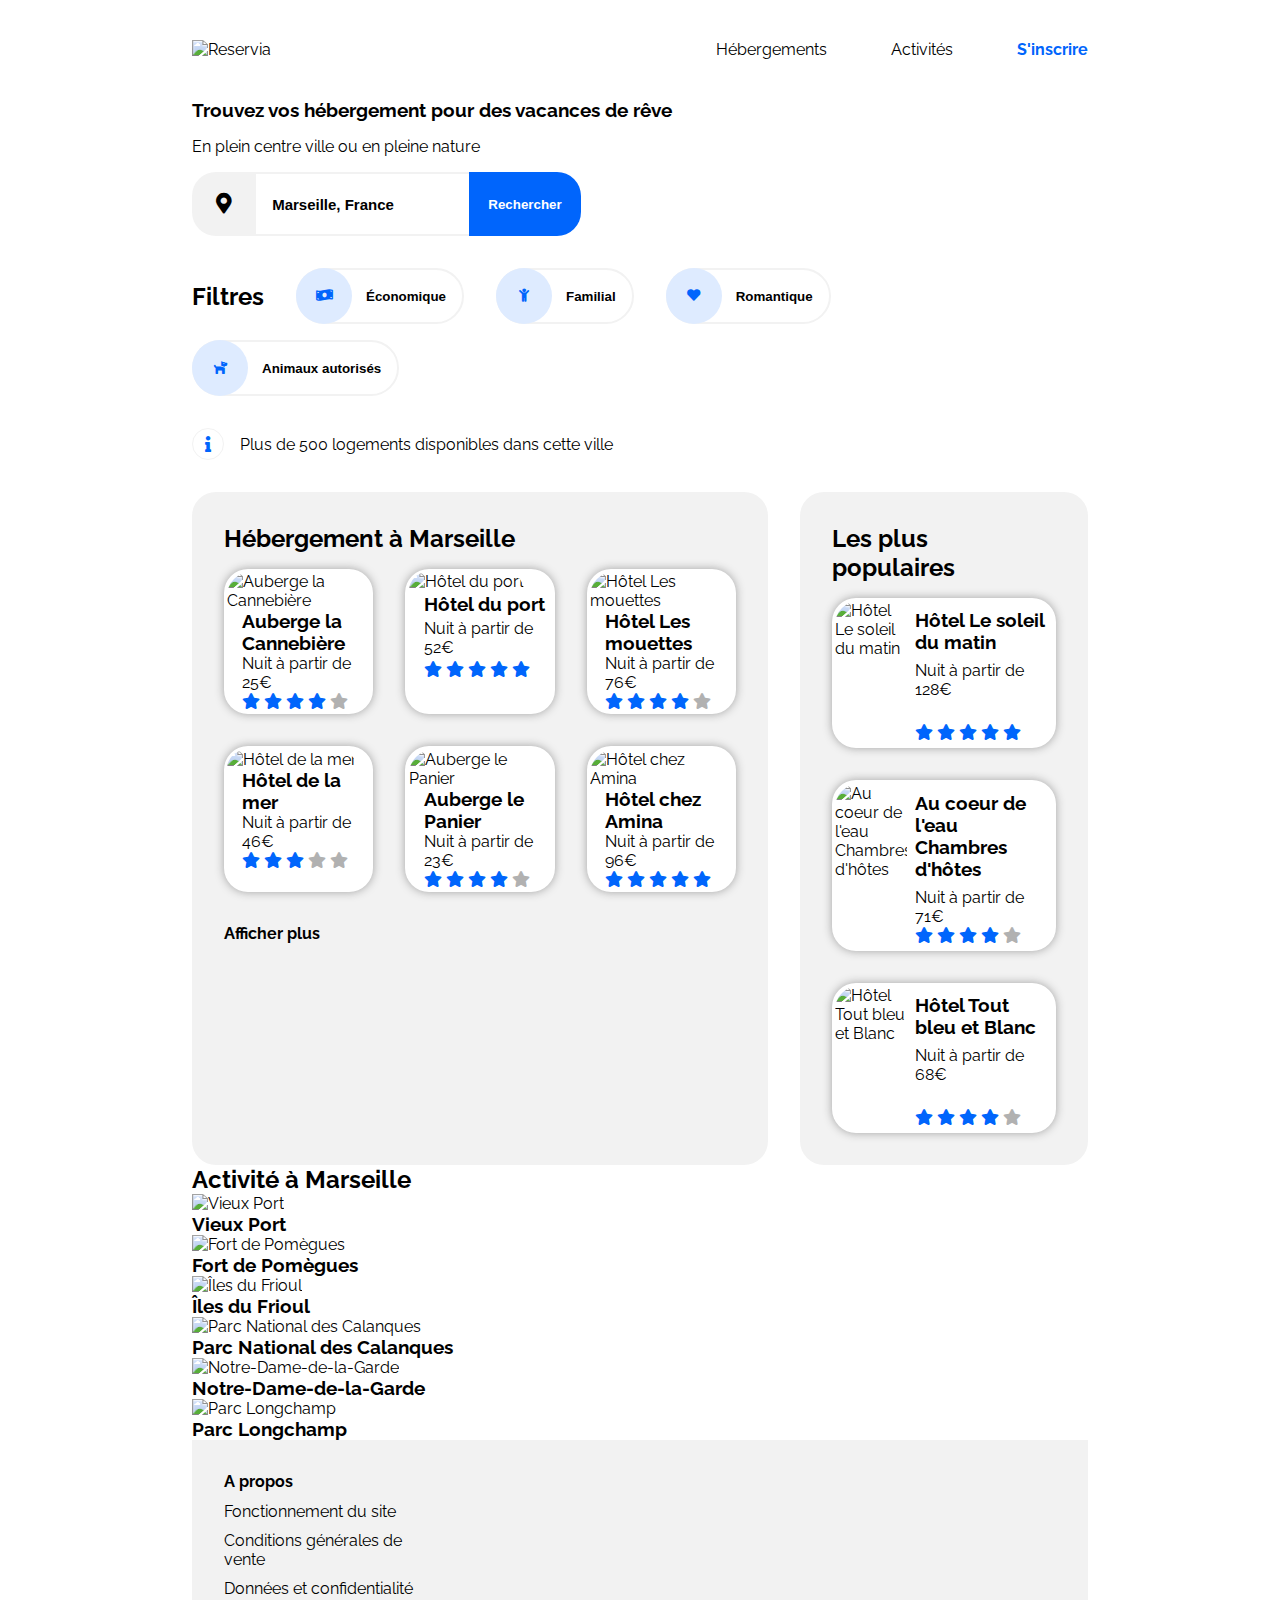
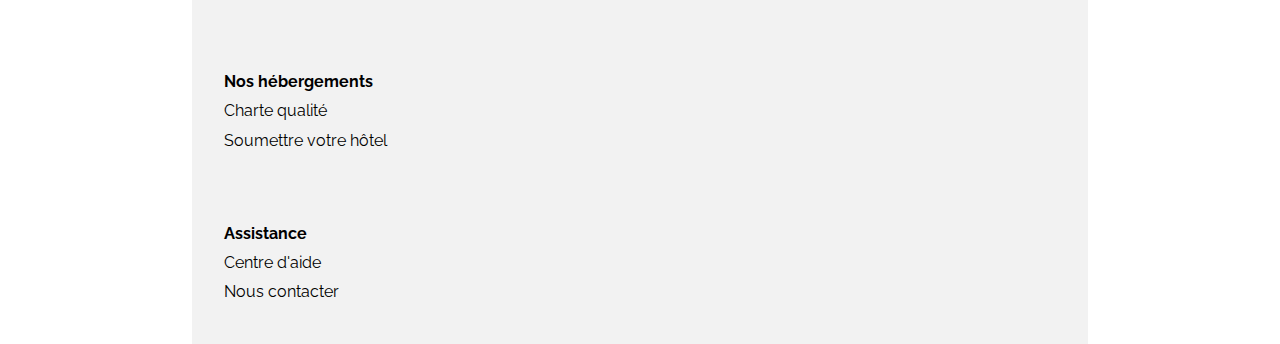
==== commit 27fa8be7: "Add files via upload" ====
--- a/reservia.html
+++ b/reservia.html
@@ -193,7 +193,8 @@
                             </div>
                         </a>                
                     </div>
-                </div> 
+                    <a class="view-more-link" href="#">Afficher plus</a>
+                </div>
             </div>
         
             
@@ -208,6 +209,7 @@
                             <div class="populaire-carte-item-contain">
                                 <h3>H&ocirc;tel Le soleil du matin</h3>
                                 <p>Nuit à partir de 128€</p>
+                                <div class="populaire-white-place"></div>
                                 <div class="rating">
                                     <i class="fas fa-star fa-star--activate"></i>      
                                     <i class="fas fa-star fa-star--activate"></i>
@@ -225,6 +227,7 @@
                             <div class="populaire-carte-item-contain">
                                 <h3>Au coeur de l'eau Chambres d'h&ocirc;tes</h3>
                                 <p>Nuit à partir de 71€</p>
+                                <div class="populaire-white-place"></div>
                                 <div class="rating">
                                     <i class="fas fa-star fa-star--activate"></i>      
                                     <i class="fas fa-star fa-star--activate"></i>
@@ -242,6 +245,7 @@
                             <div class="populaire-carte-item-contain">
                                 <h3>H&ocirc;tel Tout bleu et Blanc</h3>
                                 <p>Nuit à partir de 68€</p>
+                                <div class="populaire-white-place"></div>
                                 <div class="rating">
                                     <i class="fas fa-star fa-star--activate"></i>      
                                     <i class="fas fa-star fa-star--activate"></i>
--- a/reservia.css
+++ b/reservia.css
@@ -172,6 +172,12 @@
 .hebergements h2 {
  padding-bottom: 1rem;
 }
+.fa-star--activate {
+	color: #0065FC;
+}
+.rating {
+	color: #b1b1b1;
+}
 
 /* Hébergement à Marseille */ 
 
@@ -206,18 +212,15 @@
 	min-height: 90px;
 	padding: 0 0 0 15px;
 }
-.fa-star--activate {
-	color: #0065FC;
-}
-.rating {
-	color: #b1b1b1;
+.view-more-link {
+	font-weight: bold;
 }
 
 /* Populaire */
 
 .populaire-cartes {
 	display: grid;
-	grid-template-columns: repeat(1, 1fr);
+	align-items: start;
 	grid-row-gap: 2rem;
 }
 .populaire-carte-item {
@@ -225,24 +228,42 @@
 	flex-direction: column;
 	box-shadow: 0px 0px 10px #a1a1a1;
 	border-radius: 1.5rem;
-	padding: 0.2rem; 
-	justify-content: column;
+	padding: 0.2rem;
 	background-color: white;
 }
 .populaire-carte-item img {
 	height: 9rem;
 	object-fit: cover;
 	width: 33%;
-	border-radius: 1.5rem 1.5rem 0 0;
+	min-width: 33%;
+	max-width: 33%;
+	border-radius: 1.5rem 0 0 1.5rem;
 }
 .populaire-carte-item-contain {
 	display: flex;
 	flex-direction: column;
-	justify-content: space-around;
-	min-height: 90px;
-	padding: 0 0 0 15px;
-}
-
+}
+.populaire-carte-item a {
+	display: flex;
+	align-items: stretch;
+	height: 100%;
+	overflow: auto;
+}
+.populaire-carte-item a:hover {
+	transform: scale(1.02);
+}
+.populaire-white-place {
+	flex: 1;
+}
+.populaire-carte-item-contain h3 {
+	margin: 0.5rem;
+}
+.populaire-carte-item-contain p {
+	margin: 0rem 0.5rem 0;
+}
+.populaire-carte-item-contain .rating {
+	margin: 0rem 0.5rem 0.2rem;
+}
 /* Footer */ 
 .footer {
 	max-width: 100%; 
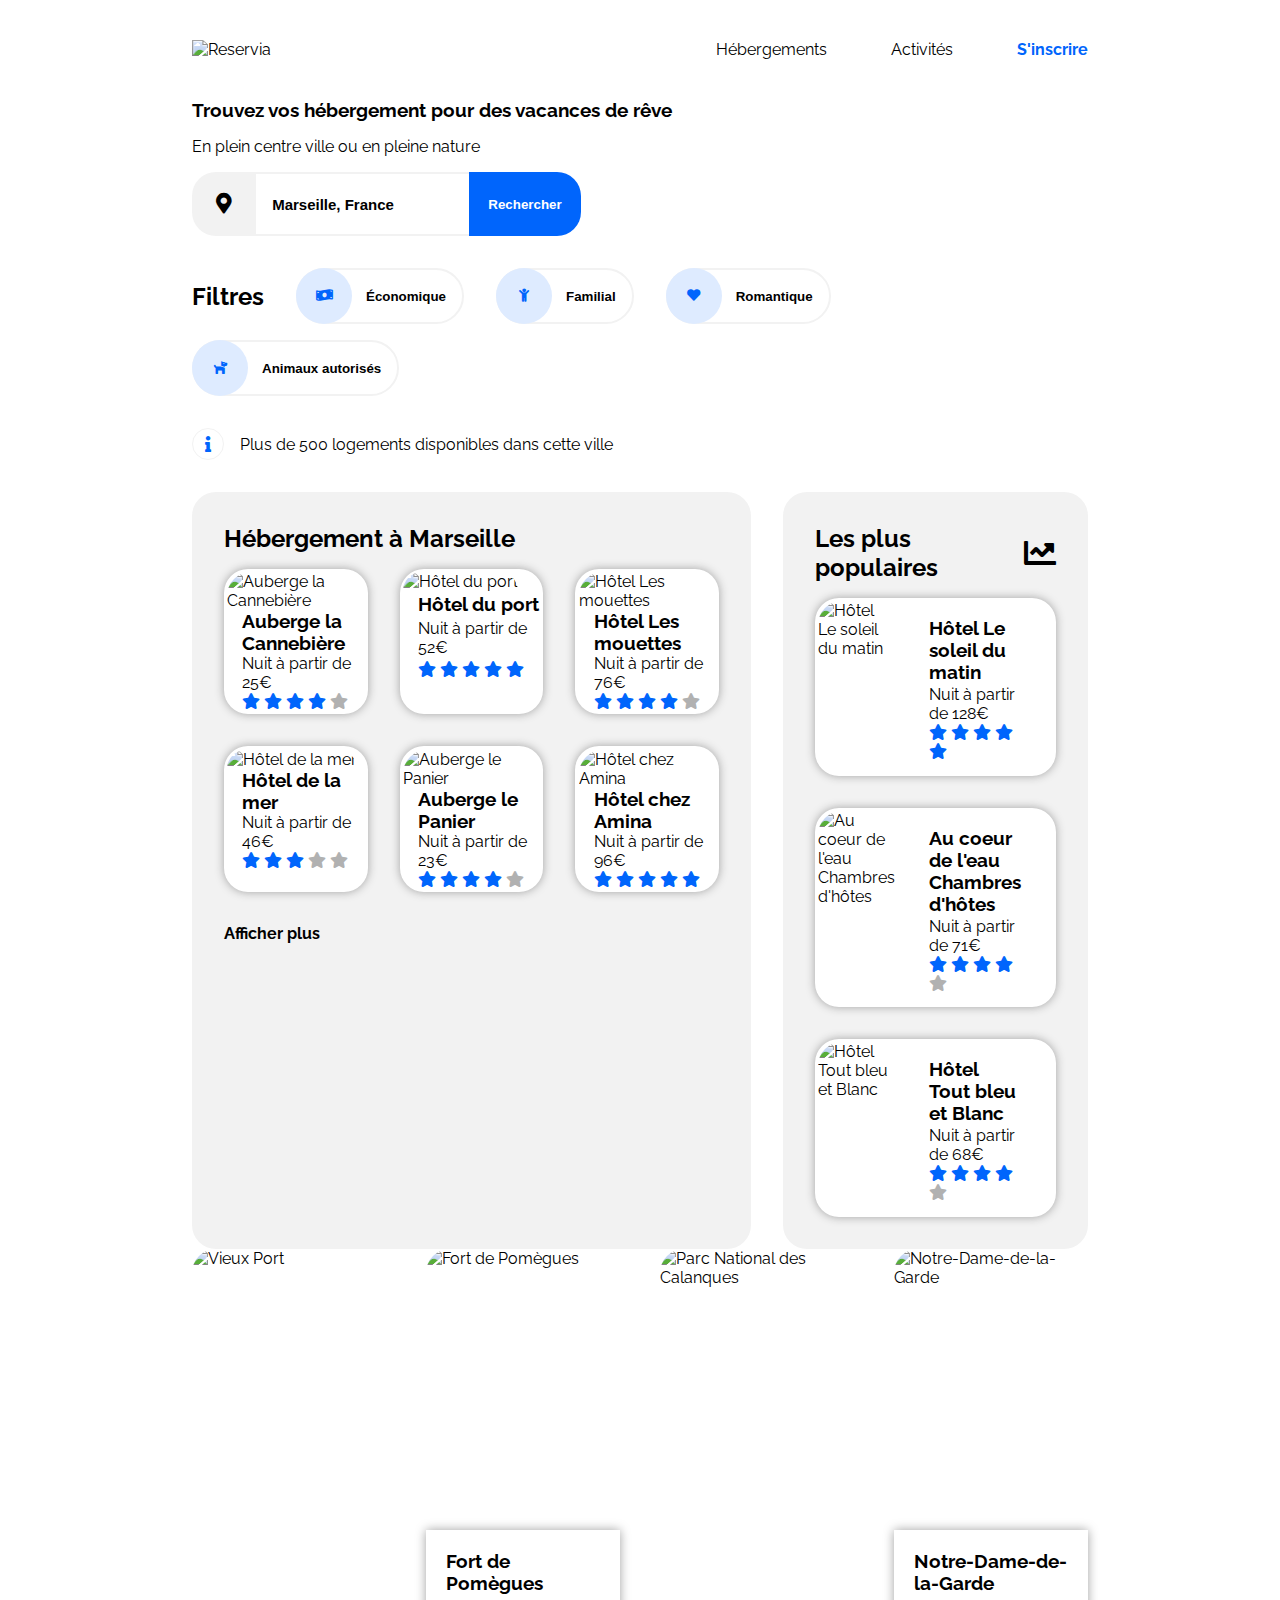
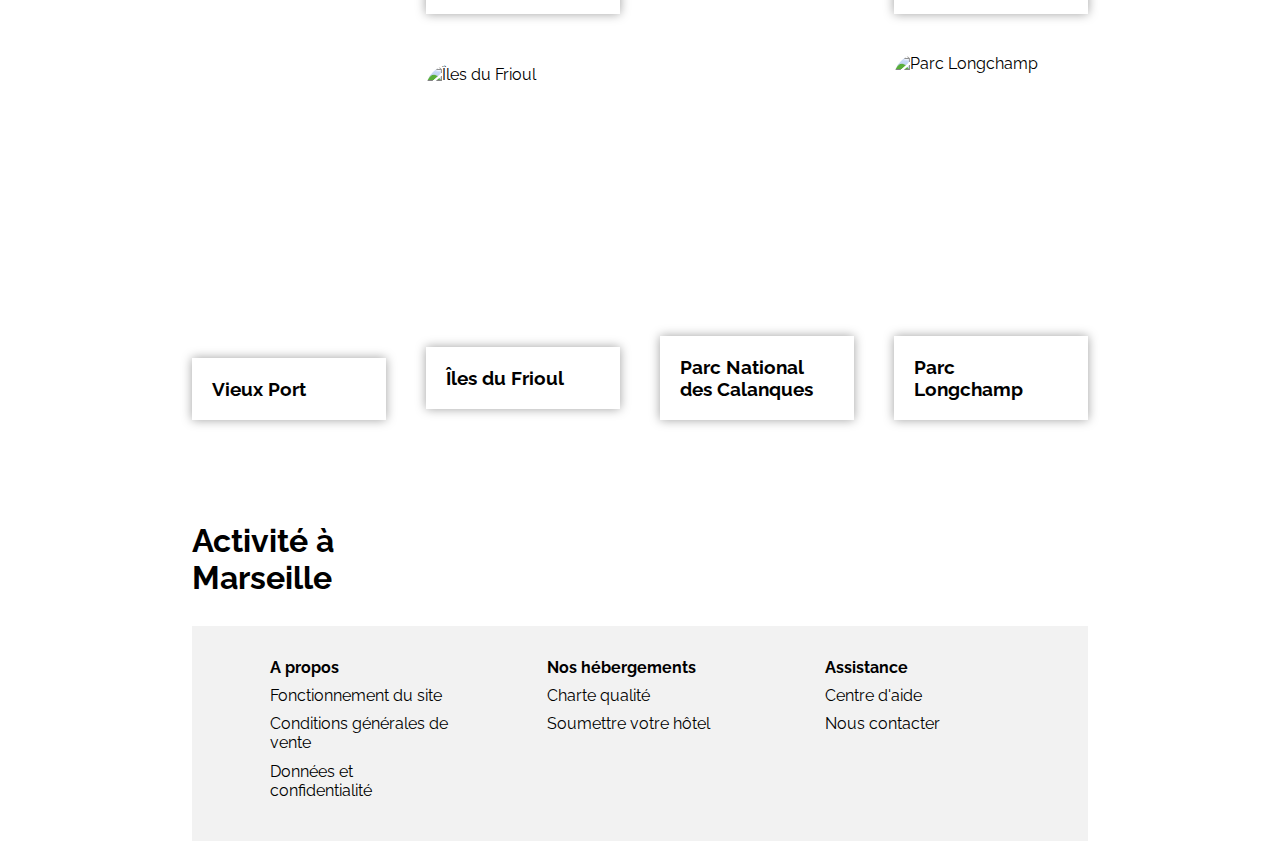
==== commit eade33e5: "Add files via upload" ====
--- a/reservia.html
+++ b/reservia.html
@@ -3,6 +3,7 @@
 <head>
     <!-- Encodage UTF-8 -->
     <meta charset="utf-8"/>
+    <meta name="viewport" content="width=device-width, initial-scale=1.0">
     <!-- pages css -->
     <link rel="stylesheet" type="text/css" href="reservia.css">
     <link rel="stylesheet" href="https://cdnjs.cloudflare.com/ajax/libs/font-awesome/5.15.3/css/all.min.css">
@@ -200,7 +201,10 @@
             
             <!-- Les plus populaires -->
             <div class="les-plus-populaires">
-                <h2>Les plus populaires</h2>
+                <div class="populaire-title">
+                    <h2>Les plus populaires</h2>
+                    <i class="fas fa-chart-line"></i>
+                </div>
                 <div class="populaire-cartes">
                     <!-- Image 1 --> 
                     <div class="populaire-carte-item">
@@ -260,65 +264,109 @@
             </div>
         </div>
         <!-- Activité à Marseille -->
-        <div class="activite-marseille">
+        <!--
+        <div class="activities">
             <h2>Activité à Marseille</h2>
-            <div class="activite-carte">
-                <!-- Image 1 -->
-                <div class="activite-carte-item">
+            
+            <div class="activities-cards">
+               
+                <div class="activities-cards-item">
                     <a href="#">
                         <img src="images/activites/4_small/reno-laithienne-QUgJhdY5Fyk-unsplash.jpg" alt="Vieux Port">
-                        <div class="activite-carte-item-contenu">
+                        <div class="activities-cards-item-contenu">
                             <h3>Vieux Port</h3>       
                         </div>               
                     </a>     
                 </div>
-                <!-- Image 2 -->
-                <div class="activite-carte-item">
+                
+                <div class="activities-cards-item">
                     <a href="#">
                         <img src="images/activites/4_small/paul-hermann-QFTrLdQIRhI-unsplash.jpg" alt="Fort de Pomègues">
-                        <div class="activite-carte-item-contenu">
+                        <div class="activities-cards-item-contenu">
                             <h3>Fort de Pomègues</h3>                            
                         </div>    
                     </a>
                 </div>
-                <!-- Image 3 -->
-                <div class="activite-carte-item">
+                
+                <div class="activities-cards-item">
                     <a href="#">
                         <img src="images/activites/4_small/kevin-hikari-rV_Qd1l-VXg-unsplash.jpg" alt="&#206;les du Frioul">                        
-                        <div class="activite-carte-item-contenu">
+                        <div class="activities-cards-item-contenu">
                             <h3>&#206;les du Frioul</h3>
                         </div>
                     </a>
                 </div>
-                <!-- Image 4 -->
-                <div class="activite-carte-item">
+                
+                <div class="activities-cards-item">
                     <a href="#">
                         <img src="images/activites/4_small/kilyan-sockalingum-NR8-cBCN3aI-unsplash.jpg" alt="Parc National des Calanques">    
-                        <div class="activite-carte-item-contenu">
+                        <div class="activities-cards-item-contenu">
                             <h3>Parc National des Calanques</h3>    
                         </div>
                     </a>
                 </div>
-                <!-- Image 5 -->
-                <div class="activite-carte-item">
+                
+                <div class="activities-cards-item">
                     <a href="#">
                         <img src="images/activites/4_small/florian-wehde-xW9e8gdotxI-unsplash.jpg" alt="Notre-Dame-de-la-Garde">
-                        <div class="activite-carte-item-contenu">    
+                        <div class="activities-cards-item-contenu">    
                             <h3> Notre-Dame-de-la-Garde </h3>
                         </div>
                     </a>
                 </div>
-                <!-- Image 6-->
-                <div class="activite-carte-item">
+                
+                <div class="activities-cards-item">
                     <a href="#"> 
                         <img src="images/activites/4_small/lena-paulin-wH2-EJoDcV0-unsplash.jpg" alt="Parc Longchamp">
-                        <div class="activite-carte-item-contenu"> 
+                        <div class="activities-cards-item-contenu"> 
                             <h3> Parc Longchamp </h3>
                         </div>
                     </a>
                 </div>
             </div>
         </div>
+        -->
+
+        <div class="activities">
+            <h2>Activité à Marseille</h2>
+            <a href="#" href="#" class="activities-card activities-card1">
+                <div class="activities-card-contain">
+                    <img src="images/activites/4_small/reno-laithienne-QUgJhdY5Fyk-unsplash.jpg" alt="Vieux Port">
+                    <h3>Vieux Port</h3>
+                </div>
+            </a>
+            <a href="#" class="activities-card activities-card2">
+                <div class="activities-card-contain">
+                    <img src="images/activites/4_small/paul-hermann-QFTrLdQIRhI-unsplash.jpg" alt="Fort de Pomègues"> 
+                    <h3>Fort de Pomègues</h3> 
+                </div>
+            </a>
+            <a href="#" class="activities-card activities-card3">
+                <div class="activities-card-contain">
+                    <img src="images/activites/4_small/kevin-hikari-rV_Qd1l-VXg-unsplash.jpg" alt="&#206;les du Frioul">  
+                    <h3>&#206;les du Frioul</h3>
+                </div>
+            </a>
+            <a href="#" class="activities-card activities-card4">
+                <div class="activities-card-contain">
+                    <img src="images/activites/4_small/kilyan-sockalingum-NR8-cBCN3aI-unsplash.jpg" alt="Parc National des Calanques">            
+                    <h3>Parc National des Calanques</h3>
+                </div>
+            </a>
+            <a href="#" class="activities-card activities-card5">
+                <div class="activities-card-contain">
+                    <img src="images/activites/4_small/florian-wehde-xW9e8gdotxI-unsplash.jpg" alt="Notre-Dame-de-la-Garde">           
+                    <h3> Notre-Dame-de-la-Garde </h3>
+                </div>
+            </a>
+            <a href="#" class="activities-card activities-card6">
+                <div class="activities-card-contain">
+                    <img src="images/activites/4_small/lena-paulin-wH2-EJoDcV0-unsplash.jpg" alt="Parc Longchamp">        
+                    <h3> Parc Longchamp </h3> 
+                </div>                               
+            </a>
+        </div>
+
     </main>
     <!-- Pied de page -->
     <footer class="footer">
--- a/reservia.css
+++ b/reservia.css
@@ -115,7 +115,8 @@
 	cursor: pointer;
 }
 .filter-container:hover {
-	background-color: #F2F2F2
+	background-color: #F2F2F2;
+	transform: scale(1.05);
 }
 .filter-icon {
 	background-color: #DEEBFF;
@@ -169,8 +170,8 @@
 	column-gap: 2rem; /* Espace entre deux colonnes */
 	grid-template-columns: 2fr 1fr; /* Proportion du tableau */ 
 }
-.hebergements h2 {
- padding-bottom: 1rem;
+.hebergement-a-marseille h2 {
+	padding-bottom: 1rem; 
 }
 .fa-star--activate {
 	color: #0065FC;
@@ -242,6 +243,8 @@
 .populaire-carte-item-contain {
 	display: flex;
 	flex-direction: column;
+	justify-content: space-between;
+	padding: 0.5rem 1.5rem 0.5rem 1.6rem;
 }
 .populaire-carte-item a {
 	display: flex;
@@ -256,7 +259,7 @@
 	flex: 1;
 }
 .populaire-carte-item-contain h3 {
-	margin: 0.5rem;
+	margin: 0.5rem 0.5rem 2px 0.5rem;
 }
 .populaire-carte-item-contain p {
 	margin: 0rem 0.5rem 0;
@@ -264,18 +267,159 @@
 .populaire-carte-item-contain .rating {
 	margin: 0rem 0.5rem 0.2rem;
 }
+.populaire-title {
+	display: flex;
+	justify-content: space-between;
+	align-items: center;
+	padding-bottom: 1rem;
+}
+.populaire-title i {
+	font-size: 2rem;
+}
+
+/* Activite */
+/*
+.activities h2 {
+	font-size: 2rem;
+	padding: 30px 0 30px 0;
+	margin-top: 3rem;
+}
+.activities-cards {
+	display: grid;
+	grid-template-columns: repeat(4, 1fr);
+	grid-template-rows: auto;
+	grid-gap: 40px;
+}
+.activities-cards-item {
+	display: flex;
+	flex-direction: column;
+	justify-content: center;
+	border-radius: 1.5rem;
+	box-shadow: 0px 0px 10px var(--shadow);
+}
+.activities-cards-item, .activities-cards-item a, .activities-cards-item a:nth-child(1) img, .activities-cards-item a:nth-child(4) img {
+	height: 100%;
+}
+.activities-cards-item:hover {
+	transform: scale(1.01);
+}
+.activities-cards-item1 {
+	grid-row: 2/7;
+	grid-column: 1/2;
+}
+/*
+.activities a:nth-child(1) {
+	grid-column: 1 / 2;
+	grid-row: 1 / 3;
+}
+.activities a:nth-child(2) {
+	grid-column: 2 / 3;
+	grid-row: 1 / 2;
+}
+.activities a:nth-child(3) {
+	grid-column: 2 / 3;
+	grid-row: 2 / 3;
+}
+.activities a:nth-child(4) {
+	grid-column: 3 / 4;
+	grid-row: 1 / 3;
+}
+.activities a:nth-child(5) {
+	grid-column: 4 / 5;
+	grid-row: 1 / 2;
+}
+.activities a:nth-child(6) {
+	grid-column: 4 / 5;
+	grid-row: 2 / 3;
+}
+.activities-cards-item img {
+	width: 100%;
+	height: 17.6rem;
+	object-fit: cover;
+	border-radius: 1.5rem 1.5rem 0 0;
+}
+.activities-cards h3 {
+	padding: 20px;
+	border-radius: 0 0 1.5rem 1.5rem;
+	box-shadow: 0px 0px 10px #a1a1a1;
+}
+*/
+.activities {
+	display: grid;
+	grid-template-columns: repeat(4, 1fr);
+	grid-template-rows: auto;
+	grid-gap: 40px;
+}
+.activities h2 {
+	font-size: 2rem;
+	padding: 30px 0 30px 0;
+	margin-top: 2rem;
+}
+.activities-card {
+	
+}
+.activities-card:hover {
+	transform: scale(1.01);
+}
+.activities-card-contain {
+	display: flex;
+	flex-direction: column;
+	justify-content: center;
+	border-radius: 1.5rem;
+	box-shadow: 0 0 10px var(--shadow);
+}
+.activities-card-contain img {
+	height: 17.6rem;
+	width: 100%;
+	object-fit: cover;
+	border-radius: 1.5rem 1.5rem 0 0;
+}
+.activities-card h3 {
+	padding: 20px;
+	border-radius: 0 0 1.5rem 0 0;
+	box-shadow: 0 0 10px #a1a1a1;
+}
+.activities-card-contain, .activities-card1 img, .activities-card4 img {
+	height: 100%;
+}
+.activities-card1 {
+	grid-row: 1/3;
+	grid-column: 1/2;
+}
+.activities-card2 {
+	grid-row: 1/2;
+	grid-column: 2/3;
+}
+.activities-card3 {
+	grid-row: 2/3;
+	grid-column: 2/3;
+}
+.activities-card4 {
+	grid-row: 1/3;
+	grid-column: 3/4;
+}
+.activities-card5 {
+	grid-row: 1/2;
+	grid-column: 4/5;
+}
+.activities-card6 {
+	grid-row: 2/3;
+	grid-column: 4/5;
+}
+
 /* Footer */ 
 .footer {
 	max-width: 100%; 
 	background-color: #F2F2F2;
 }
-.footercontaint {
+.footercontain {
 	display: flex;
 	max-width: 100%;
-	width: 70%;
+	/* width: 70%; */
 	margin: auto;
 	box-sizing: border-box;
 	padding: 0 2rem;
+	justify-content: space-around;
 }
 .footercolumn {
 	width: 30%;
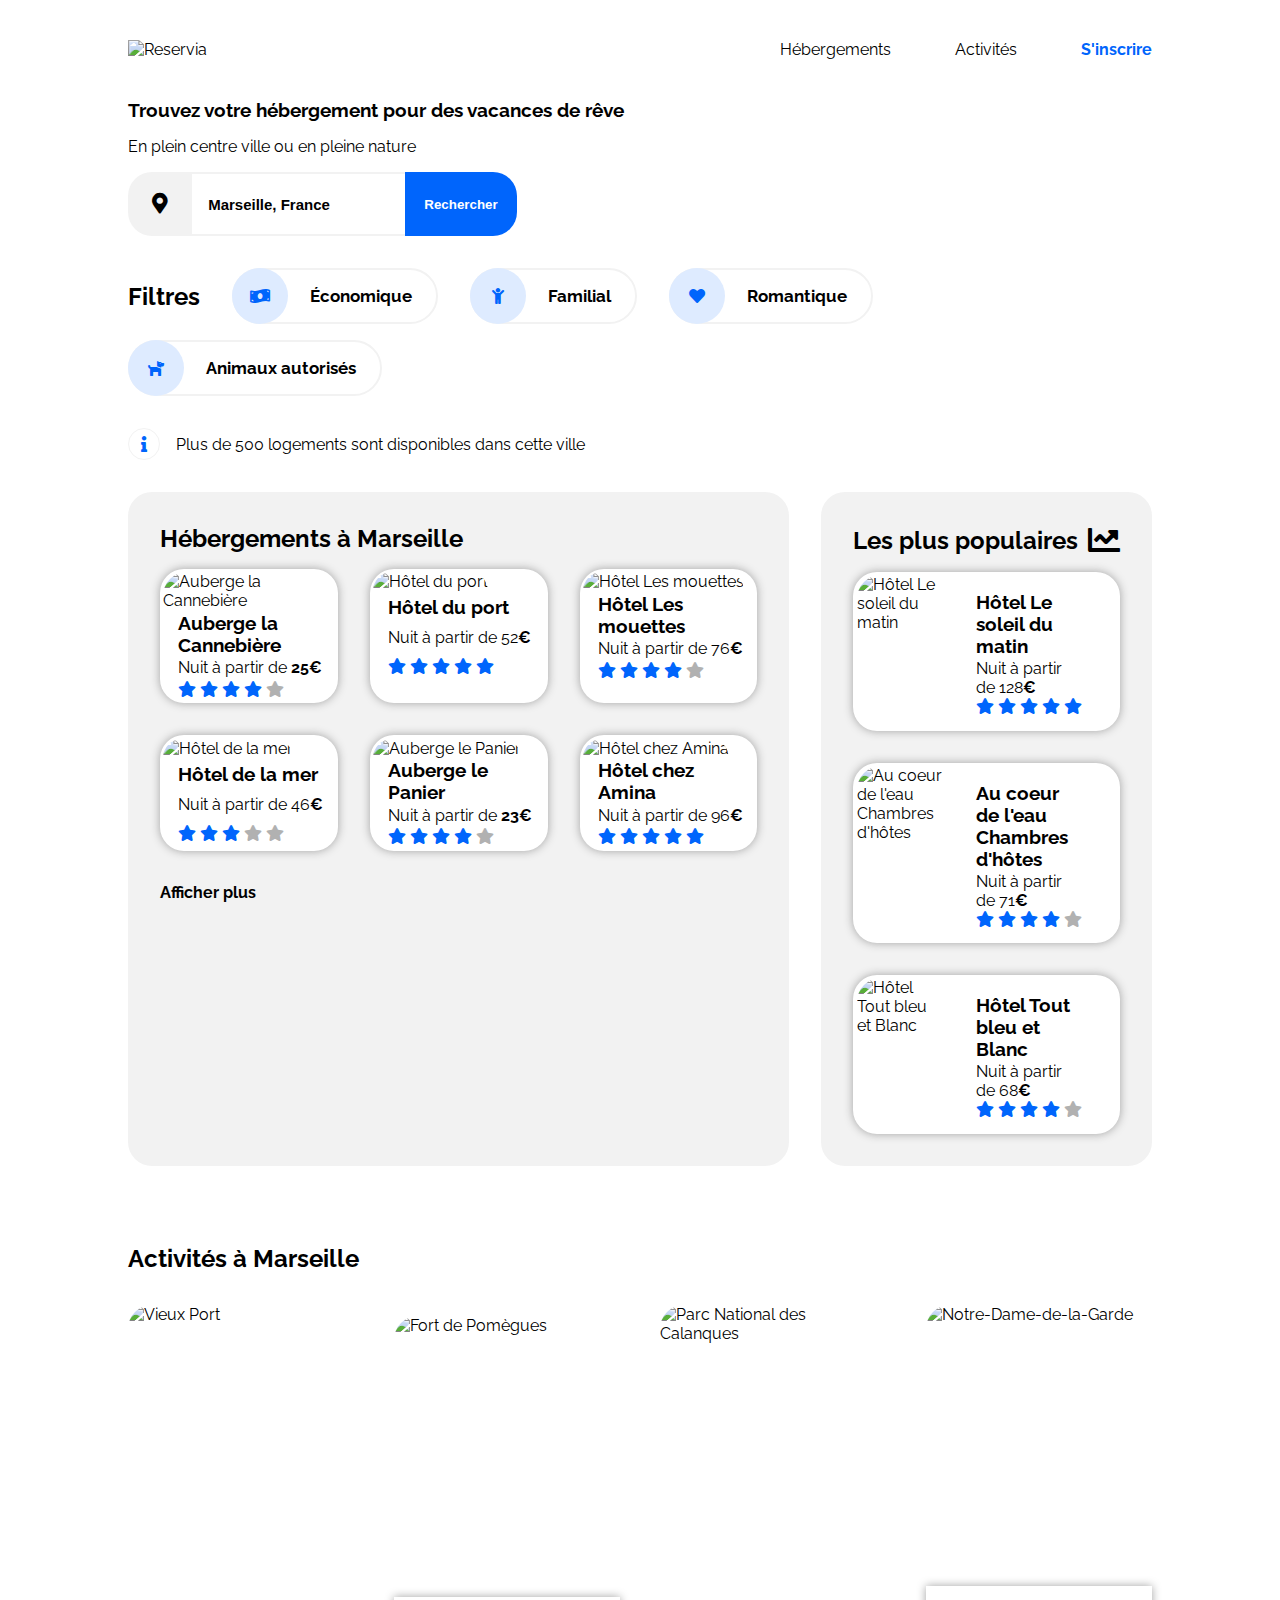
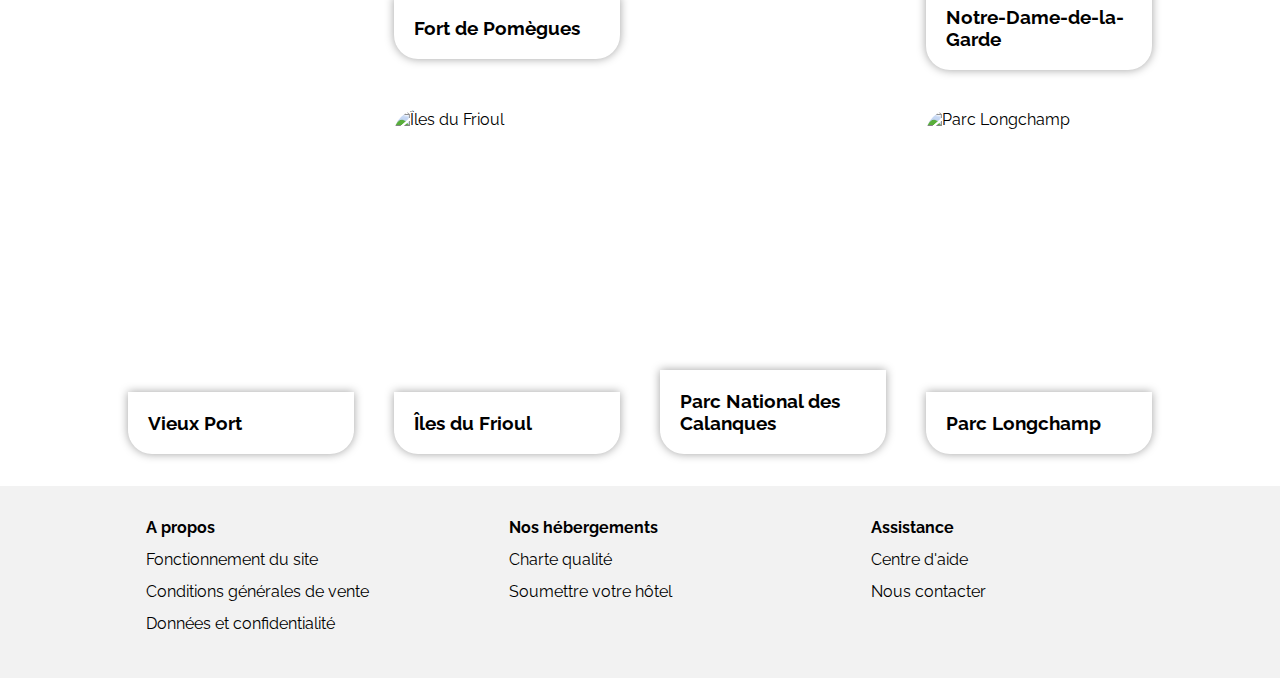
==== commit cb21ac60: "Add files via upload" ====
--- a/reservia.html
+++ b/reservia.html
@@ -14,360 +14,304 @@
     
 </head>
 <body>
-    <!-- En tête -->
-    <header> 
-    <!-- Navigation -->
-        <nav class="nav">
-            <!-- Titre 1 de la page -->
-            <a href="#">
-                <img class="logo" src="images/logo/Reservia.svg" alt="Reservia">
-            </a>
-        <!-- Liste navigation-->
-                <ul class="list-nav">
-                    <li><a class="nav-link" href="#">Hébergements</a></li>
-                    <li><a class="nav-link" href="#">Activités</a></li>
-                    <li><a class="nav-register" href="#">S&apos;inscrire</a></li>
-                </ul>
-        </nav>
-        <section class="search">
-                <!-- Titre 2 de la page -->
-            <h1>Trouvez vos hébergement pour des vacances de r&ecirc;ve</h1>
-
-            <!-- Paragraphe -->
-            <p class="search-p">En plein centre ville ou en pleine nature</p>
-            <form class="search-form" action="" method="post">
-                <div class="search-container">
-                    <i class="fas fa-map-marker-alt"></i>
-                    <input type="text" value=" Marseille, France">
-                    <button class="button" type="submit">Rechercher</button>
+    <div class="container">
+        <!-- En tête -->
+        <header> 
+        <!-- Navigation -->
+            <nav class="nav">
+                <!-- Titre 1 de la page -->
+                <a href="#">
+                    <img class="logo" src="images/logo/Reservia.svg" alt="Reservia">
+                </a>
+            <!-- Liste navigation-->
+                    <ul class="list-nav">
+                        <li><a class="nav-link" href="#">Hébergements</a></li>
+                        <li><a class="nav-link" href="#">Activités</a></li>
+                        <li><a class="nav-register" href="#">S&apos;inscrire</a></li>
+                    </ul>
+            </nav>
+            <section class="search">
+                    <!-- Titre 2 de la page -->
+                <h1>Trouvez votre hébergement pour des vacances de r&ecirc;ve</h1>
+
+                <!-- Paragraphe -->
+                <p class="search-p">En plein centre ville ou en pleine nature</p>
+                <form class="search-form" action="" method="post">
+                    <div class="search-container">
+                        <i class="fas fa-map-marker-alt"></i>
+                        <input type="text" value=" Marseille, France">
+                        <button class="button" type="submit">
+                            <span>Rechercher</span>
+                        </button>
+                        
+                    </div>
+                </form>
+
+                <div class="filter">
+                    <h2>Filtres</h2>
+                    <!-- Economique -->
+                    <div class="filter-container">
+                        <div class="filter-icon">
+                            <i class="fas fa-money-bill-wave"></i>  
+                        </div>
+                        <span class="filter-title">&#201;conomique</span>
+                    </div>
+                    <!-- Familial -->
+                    <div class="filter-container">
+                        <div class="filter-icon">
+                            <i class="fas fa-child"></i>
+                        </div>                    
+                        <span class="filter-title">Familial</span>
+                    </div>
+                    <!-- Romantique -->
+                    <div class="filter-container">
+                        <div class="filter-icon">
+                            <i class="fas fa-heart"></i>
+                        </div>
+                        <span class="filter-title">Romantique</span>
+                    </div>
+                    <!-- Animaux --> 
+                    <div class="filter-container">
+                        <div class="filter-icon">
+                            <i class="fas fa-dog"></i>
+                        </div>    
+                        <span class="filter-title">Animaux autorisés</span>
+                    </div>        
                 </div>
-            </form>
-
-            <div class="filter">
-                <h2>Filtres</h2>
-                <!-- Economique -->
-                <button type="button" class="filter-container">
-                    <div class="filter-icon">
-                        <i class="fas fa-money-bill-wave"></i>  
-                    </div>
-                    <span class="filter-title">&#201;conomique</span>
-                </button>
-                <!-- Familial -->
-                <button type="button" class="filter-container">
-                    <div class="filter-icon">
-                        <i class="fas fa-child"></i>
-                    </div>                    
-                    <span class="filter-title">Familial</span>
-                </button>
-                <!-- Romantique -->
-                <button type="button" class="filter-container">
-                    <div class="filter-icon">
-                        <i class="fas fa-heart"></i>
-                    </div>
-                    <span class="filter-title">Romantique</span>
-                </button>
-                <!-- Animaux --> 
-                <button type="button" class="filter-container">
-                    <div class="filter-icon">
-                        <i class="fas fa-dog"></i>
+                
+                <!-- Bulle information --> 
+                <div class="information">
+                    <div class="information-item">
+                        <i class="fas fa-info"></i> 
                     </div>    
-                    <span class="filter-title">Animaux autorisés</span>
-                </button>        
+
+                    <p>Plus de 500 logements sont disponibles dans cette ville</p>
+                </div>
+            </section>
+        </header>
+
+        <main>
+            <div class="hebergements">
+                <!-- Hébergement à Marseille -->
+                <div class="hebergement-a-marseille">
+                    <h2>Hébergements à Marseille</h2>
+                    <div class="hebergement-cartes">
+                        <!-- Image 1 --> 
+                        <div class="hebergement-carte-item">
+                            <a href="#">
+                                <img src="images/hebergements/4_small/marcus-loke-WQJvWU_HZFo-unsplash.jpg" alt="Auberge la Cannebière">
+                                <div class="hebergement-carte-item-contain">
+                                    <h3>Auberge la Cannebière</h3>
+                                    <p>Nuit à partir de <span class="strong">25€</span></p>
+                                    <div class="rating">
+                                        <i class="fas fa-star fa-star--activate"></i>      
+                                        <i class="fas fa-star fa-star--activate"></i>
+                                        <i class="fas fa-star fa-star--activate"></i>
+                                        <i class="fas fa-star fa-star--activate"></i>
+                                        <i class="fas fa-star"></i>
+                                    </div>    
+                                </div>
+                            </a>    
+                        </div>
+                        <!-- Image 2 -->
+                        <div class="hebergement-carte-item">
+                            <a href="#">
+                                <img src="images/hebergements/4_small/fred-kleber-gTbaxaVLvsg-unsplash.jpg" alt="H&ocirc;tel du port">
+                                <div class="hebergement-carte-item-contain">
+                                    <h3>H&ocirc;tel du port</h3>
+                                    <p>Nuit à partir de 52<span class="strong">€</span></p>
+                                    <div class="rating">
+                                        <i class="fas fa-star fa-star--activate"></i>      
+                                        <i class="fas fa-star fa-star--activate"></i>
+                                        <i class="fas fa-star fa-star--activate"></i>
+                                        <i class="fas fa-star fa-star--activate"></i>
+                                        <i class="fas fa-star fa-star--activate"></i>
+                                    </div>    
+                                </div>
+                            </a>             
+                        </div>
+                        <!-- Image 3 -->
+                        <div class="hebergement-carte-item">
+                            <a href="#">
+                                <img src="images/hebergements/4_small/reisetopia-B8WIgxA_PFU-unsplash.jpg" alt="H&ocirc;tel Les mouettes">
+                                <div class="hebergement-carte-item-contain">
+                                    <h3>H&ocirc;tel Les mouettes</h3>
+                                    <p>Nuit à partir de 76<span class="strong">€</span></p>
+                                    <div class="rating">
+                                        <i class="fas fa-star fa-star--activate"></i>      
+                                        <i class="fas fa-star fa-star--activate"></i>
+                                        <i class="fas fa-star fa-star--activate"></i>
+                                        <i class="fas fa-star fa-star--activate"></i>
+                                        <i class="fas fa-star"></i>
+                                    </div>    
+                                </div>
+                            </a>              
+                        </div>
+                        <!-- Image 4 -->
+                        <div class="hebergement-carte-item">
+                            <a href="#">
+                                <img src="images/hebergements/4_small/annie-spratt-Eg1qcIitAuA-unsplash.jpg" alt="H&ocirc;tel de la mer">
+                                <div class="hebergement-carte-item-contain">
+                                    <h3>H&ocirc;tel de la mer</h3>
+                                    <p>Nuit à partir de 46<span class="strong">€</span></p>
+                                    <div class="rating">
+                                        <i class="fas fa-star fa-star--activate"></i>      
+                                        <i class="fas fa-star fa-star--activate"></i>
+                                        <i class="fas fa-star fa-star--activate"></i>
+                                        <i class="fas fa-star"></i>
+                                        <i class="fas fa-star"></i>
+                                    </div>    
+                                </div>
+                            </a>               
+                        </div>
+                        <!-- Image 5 -->
+                        <div class="hebergement-carte-item">
+                            <a href="#">
+                                <img src="images/hebergements/4_small/nicate-lee-kT-ZyaiwBe0-unsplash.jpg" alt="Auberge le Panier">
+                                <div class="hebergement-carte-item-contain">
+                                    <h3>Auberge le Panier</h3>
+                                    <p>Nuit à partir de <span class="strong">23€</span></p>
+                                    <div class="rating">
+                                        <i class="fas fa-star fa-star--activate"></i>      
+                                        <i class="fas fa-star fa-star--activate"></i>
+                                        <i class="fas fa-star fa-star--activate"></i>
+                                        <i class="fas fa-star fa-star--activate"></i>
+                                        <i class="fas fa-star"></i>
+                                    </div>    
+                                </div>
+                            </a>                
+                        </div>
+                        <!-- Image 6 -->
+                        <div class="hebergement-carte-item">
+                            <a href="#">
+                                <img src="images/hebergements/4_small/febrian-zakaria-M6S1WvfW68A-unsplash.jpg" alt="H&ocirc;tel chez Amina">
+                                <div class="hebergement-carte-item-contain">
+                                    <h3>H&ocirc;tel chez Amina</h3>
+                                    <p>Nuit à partir de 96<span class="strong">€</span></p>
+                                    <div class="rating">
+                                        <i class="fas fa-star fa-star--activate"></i>      
+                                        <i class="fas fa-star fa-star--activate"></i>
+                                        <i class="fas fa-star fa-star--activate"></i>
+                                        <i class="fas fa-star fa-star--activate"></i>
+                                        <i class="fas fa-star fa-star--activate"></i>
+                                    </div>    
+                                </div>
+                            </a>                
+                        </div>
+                        <a class="view-more-link" href="#">Afficher plus</a>
+                    </div>
+                </div>
+            
+                
+                <!-- Les plus populaires -->
+                <div class="les-plus-populaires">
+                    <div class="populaire-title">
+                        <h2>Les plus populaires</h2>
+                        <i class="fas fa-chart-line"></i>
+                    </div>
+                    <div class="populaire-cartes">
+                        <!-- Image 1 --> 
+                        <div class="populaire-carte-item">
+                            <a href="#">
+                                <img src="images/hebergements/4_small/emile-guillemot-Bj_rcSC5XfE-unsplash.jpg" alt="H&ocirc;tel Le soleil du matin">
+                                <div class="populaire-carte-item-contain">
+                                    <h3>H&ocirc;tel Le soleil du matin</h3>
+                                    <p>Nuit à partir de 128<span class="strong">€</span></p>
+                                    <div class="populaire-white-place"></div>
+                                    <div class="rating">
+                                        <i class="fas fa-star fa-star--activate"></i>      
+                                        <i class="fas fa-star fa-star--activate"></i>
+                                        <i class="fas fa-star fa-star--activate"></i>
+                                        <i class="fas fa-star fa-star--activate"></i>
+                                        <i class="fas fa-star fa-star--activate"></i>
+                                    </div>    
+                                </div>
+                            </a>    
+                        </div>
+                        <!-- Image 2 --> 
+                        <div class="populaire-carte-item">
+                            <a href="#">
+                                <img src="images/hebergements/4_small/aw-creative-VGs8z60yT2c-unsplash.jpg" alt="Au coeur de l'eau Chambres d'h&ocirc;tes">
+                                <div class="populaire-carte-item-contain">
+                                    <h3>Au coeur de l'eau Chambres d'h&ocirc;tes</h3>
+                                    <p>Nuit à partir de 71<span class="strong">€</span></p>
+                                    <div class="populaire-white-place"></div>
+                                    <div class="rating">
+                                        <i class="fas fa-star fa-star--activate"></i>      
+                                        <i class="fas fa-star fa-star--activate"></i>
+                                        <i class="fas fa-star fa-star--activate"></i>
+                                        <i class="fas fa-star fa-star--activate"></i>
+                                        <i class="fas fa-star"></i>
+                                    </div>    
+                                </div>
+                            </a>    
+                        </div>
+                        <!-- Image 3 --> 
+                        <div class="populaire-carte-item">
+                            <a href="#">
+                                <img src="images/hebergements/4_small/febrian-zakaria-sjvU0THccQA-unsplash.jpg" alt="H&ocirc;tel Tout bleu et Blanc">
+                                <div class="populaire-carte-item-contain">
+                                    <h3>H&ocirc;tel Tout bleu et Blanc</h3>
+                                    <p>Nuit à partir de 68<span class="strong">€</span></p>
+                                    <div class="populaire-white-place"></div>
+                                    <div class="rating">
+                                        <i class="fas fa-star fa-star--activate"></i>      
+                                        <i class="fas fa-star fa-star--activate"></i>
+                                        <i class="fas fa-star fa-star--activate"></i>
+                                        <i class="fas fa-star fa-star--activate"></i>
+                                        <i class="fas fa-star"></i>
+                                    </div>    
+                                </div>
+                            </a>    
+                        </div>
+                    </div>    
+                </div>
             </div>
             
-            <!-- Bulle information --> 
-            <div class="information">
-                <div class="information-item">
-                    <i class="fas fa-info"></i> 
-                </div>    
-
-                <p>Plus de 500 logements disponibles dans cette ville</p>
+            <!-- Activité à Marseille -->
+            <h2 class="activities-title">Activités à Marseille</h2>
+            <div class="activities">
+                
+                <a href="#" href="#" class="activities-card activities-card1">
+                    <div class="activities-card-contain">
+                        <img src="images/activites/4_small/reno-laithienne-QUgJhdY5Fyk-unsplash.jpg" alt="Vieux Port">
+                        <h3>Vieux Port</h3>
+                    </div>
+                </a>
+                <a href="#" class="activities-card activities-card2">
+                    <div class="activities-card-contain">
+                        <img src="images/activites/4_small/paul-hermann-QFTrLdQIRhI-unsplash.jpg" alt="Fort de Pomègues"> 
+                        <h3>Fort de Pomègues</h3> 
+                    </div>
+                </a>
+                <a href="#" class="activities-card activities-card3">
+                    <div class="activities-card-contain">
+                        <img src="images/activites/4_small/kevin-hikari-rV_Qd1l-VXg-unsplash.jpg" alt="&#206;les du Frioul">  
+                        <h3>&#206;les du Frioul</h3>
+                    </div>
+                </a>
+                <a href="#" class="activities-card activities-card4">
+                    <div class="activities-card-contain">
+                        <img src="images/activites/4_small/kilyan-sockalingum-NR8-cBCN3aI-unsplash.jpg" alt="Parc National des Calanques">            
+                        <h3>Parc National des Calanques</h3>
+                    </div>
+                </a>
+                <a href="#" class="activities-card activities-card5">
+                    <div class="activities-card-contain">
+                        <img src="images/activites/4_small/florian-wehde-xW9e8gdotxI-unsplash.jpg" alt="Notre-Dame-de-la-Garde">           
+                        <h3> Notre-Dame-de-la-Garde </h3>
+                    </div>
+                </a>
+                <a href="#" class="activities-card activities-card6">
+                    <div class="activities-card-contain">
+                        <img src="images/activites/4_small/lena-paulin-wH2-EJoDcV0-unsplash.jpg" alt="Parc Longchamp">        
+                        <h3> Parc Longchamp </h3> 
+                    </div>                               
+                </a>
             </div>
-        </section>
-    </header>
-
-    <main>
-        <div class="hebergements">
-            <!-- Hébergement à Marseille -->
-            <div class="hebergement-a-marseille">
-                <h2>Hébergement à Marseille</h2>
-                <div class="hebergement-cartes">
-                    <!-- Image 1 --> 
-                    <div class="hebergement-carte-item">
-                        <a href="#">
-                            <img src="images/hebergements/4_small/marcus-loke-WQJvWU_HZFo-unsplash.jpg" alt="Auberge la Cannebière">
-                            <div class="hebergement-carte-item-contain">
-                                <h3>Auberge la Cannebière</h3>
-                                <p>Nuit à partir de 25€</p>
-                                <div class="rating">
-                                    <i class="fas fa-star fa-star--activate"></i>      
-                                    <i class="fas fa-star fa-star--activate"></i>
-                                    <i class="fas fa-star fa-star--activate"></i>
-                                    <i class="fas fa-star fa-star--activate"></i>
-                                    <i class="fas fa-star"></i>
-                                </div>    
-                            </div>
-                        </a>    
-                    </div>
-                    <!-- Image 2 -->
-                    <div class="hebergement-carte-item">
-                        <a href="#">
-                            <img src="images/hebergements/4_small/fred-kleber-gTbaxaVLvsg-unsplash.jpg" alt="H&ocirc;tel du port">
-                            <div class="hebergement-carte-item-contain">
-                                <h3>H&ocirc;tel du port</h3>
-                                <p>Nuit à partir de 52€</p>
-                                <div class="rating">
-                                    <i class="fas fa-star fa-star--activate"></i>      
-                                    <i class="fas fa-star fa-star--activate"></i>
-                                    <i class="fas fa-star fa-star--activate"></i>
-                                    <i class="fas fa-star fa-star--activate"></i>
-                                    <i class="fas fa-star fa-star--activate"></i>
-                                </div>    
-                            </div>
-                        </a>             
-                    </div>
-                    <!-- Image 3 -->
-                    <div class="hebergement-carte-item">
-                        <a href="#">
-                            <img src="images/hebergements/4_small/reisetopia-B8WIgxA_PFU-unsplash.jpg" alt="H&ocirc;tel Les mouettes">
-                            <div class="hebergement-carte-item-contain">
-                                <h3>H&ocirc;tel Les mouettes</h3>
-                                <p>Nuit à partir de 76€</p>
-                                <div class="rating">
-                                    <i class="fas fa-star fa-star--activate"></i>      
-                                    <i class="fas fa-star fa-star--activate"></i>
-                                    <i class="fas fa-star fa-star--activate"></i>
-                                    <i class="fas fa-star fa-star--activate"></i>
-                                    <i class="fas fa-star"></i>
-                                </div>    
-                            </div>
-                        </a>              
-                    </div>
-                    <!-- Image 4 -->
-                    <div class="hebergement-carte-item">
-                        <a href="#">
-                            <img src="images/hebergements/4_small/annie-spratt-Eg1qcIitAuA-unsplash.jpg" alt="H&ocirc;tel de la mer">
-                            <div class="hebergement-carte-item-contain">
-                                <h3>H&ocirc;tel de la mer</h3>
-                                <p>Nuit à partir de 46€</p>
-                                <div class="rating">
-                                    <i class="fas fa-star fa-star--activate"></i>      
-                                    <i class="fas fa-star fa-star--activate"></i>
-                                    <i class="fas fa-star fa-star--activate"></i>
-                                    <i class="fas fa-star"></i>
-                                    <i class="fas fa-star"></i>
-                                </div>    
-                            </div>
-                        </a>               
-                    </div>
-                    <!-- Image 5 -->
-                    <div class="hebergement-carte-item">
-                        <a href="#">
-                            <img src="images/hebergements/4_small/nicate-lee-kT-ZyaiwBe0-unsplash.jpg" alt="Auberge le Panier">
-                            <div class="hebergement-carte-item-contain">
-                                <h3>Auberge le Panier</h3>
-                                <p>Nuit à partir de 23€</p>
-                                <div class="rating">
-                                    <i class="fas fa-star fa-star--activate"></i>      
-                                    <i class="fas fa-star fa-star--activate"></i>
-                                    <i class="fas fa-star fa-star--activate"></i>
-                                    <i class="fas fa-star fa-star--activate"></i>
-                                    <i class="fas fa-star"></i>
-                                </div>    
-                            </div>
-                        </a>                
-                    </div>
-                    <!-- Image 6 -->
-                    <div class="hebergement-carte-item">
-                        <a href="#">
-                            <img src="images/hebergements/4_small/febrian-zakaria-M6S1WvfW68A-unsplash.jpg" alt="H&ocirc;tel chez Amina">
-                            <div class="hebergement-carte-item-contain">
-                                <h3>H&ocirc;tel chez Amina</h3>
-                                <p>Nuit à partir de 96€</p>
-                                <div class="rating">
-                                    <i class="fas fa-star fa-star--activate"></i>      
-                                    <i class="fas fa-star fa-star--activate"></i>
-                                    <i class="fas fa-star fa-star--activate"></i>
-                                    <i class="fas fa-star fa-star--activate"></i>
-                                    <i class="fas fa-star fa-star--activate"></i>
-                                </div>    
-                            </div>
-                        </a>                
-                    </div>
-                    <a class="view-more-link" href="#">Afficher plus</a>
-                </div>
-            </div>
-        
-            
-            <!-- Les plus populaires -->
-            <div class="les-plus-populaires">
-                <div class="populaire-title">
-                    <h2>Les plus populaires</h2>
-                    <i class="fas fa-chart-line"></i>
-                </div>
-                <div class="populaire-cartes">
-                    <!-- Image 1 --> 
-                    <div class="populaire-carte-item">
-                        <a href="#">
-                            <img src="images/hebergements/4_small/emile-guillemot-Bj_rcSC5XfE-unsplash.jpg" alt="H&ocirc;tel Le soleil du matin">
-                            <div class="populaire-carte-item-contain">
-                                <h3>H&ocirc;tel Le soleil du matin</h3>
-                                <p>Nuit à partir de 128€</p>
-                                <div class="populaire-white-place"></div>
-                                <div class="rating">
-                                    <i class="fas fa-star fa-star--activate"></i>      
-                                    <i class="fas fa-star fa-star--activate"></i>
-                                    <i class="fas fa-star fa-star--activate"></i>
-                                    <i class="fas fa-star fa-star--activate"></i>
-                                    <i class="fas fa-star fa-star--activate"></i>
-                                </div>    
-                            </div>
-                        </a>    
-                    </div>
-                    <!-- Image 2 --> 
-                    <div class="populaire-carte-item">
-                        <a href="#">
-                            <img src="images/hebergements/4_small/aw-creative-VGs8z60yT2c-unsplash.jpg" alt="Au coeur de l'eau Chambres d'h&ocirc;tes">
-                            <div class="populaire-carte-item-contain">
-                                <h3>Au coeur de l'eau Chambres d'h&ocirc;tes</h3>
-                                <p>Nuit à partir de 71€</p>
-                                <div class="populaire-white-place"></div>
-                                <div class="rating">
-                                    <i class="fas fa-star fa-star--activate"></i>      
-                                    <i class="fas fa-star fa-star--activate"></i>
-                                    <i class="fas fa-star fa-star--activate"></i>
-                                    <i class="fas fa-star fa-star--activate"></i>
-                                    <i class="fas fa-star"></i>
-                                </div>    
-                            </div>
-                        </a>    
-                    </div>
-                    <!-- Image 3 --> 
-                    <div class="populaire-carte-item">
-                        <a href="#">
-                            <img src="images/hebergements/4_small/febrian-zakaria-sjvU0THccQA-unsplash.jpg" alt="H&ocirc;tel Tout bleu et Blanc">
-                            <div class="populaire-carte-item-contain">
-                                <h3>H&ocirc;tel Tout bleu et Blanc</h3>
-                                <p>Nuit à partir de 68€</p>
-                                <div class="populaire-white-place"></div>
-                                <div class="rating">
-                                    <i class="fas fa-star fa-star--activate"></i>      
-                                    <i class="fas fa-star fa-star--activate"></i>
-                                    <i class="fas fa-star fa-star--activate"></i>
-                                    <i class="fas fa-star fa-star--activate"></i>
-                                    <i class="fas fa-star"></i>
-                                </div>    
-                            </div>
-                        </a>    
-                    </div>
-                </div>    
-            </div>
-        </div>
-        <!-- Activité à Marseille -->
-        <!--
-        <div class="activities">
-            <h2>Activité à Marseille</h2>
-            
-            <div class="activities-cards">
-               
-                <div class="activities-cards-item">
-                    <a href="#">
-                        <img src="images/activites/4_small/reno-laithienne-QUgJhdY5Fyk-unsplash.jpg" alt="Vieux Port">
-                        <div class="activities-cards-item-contenu">
-                            <h3>Vieux Port</h3>       
-                        </div>               
-                    </a>     
-                </div>
-                
-                <div class="activities-cards-item">
-                    <a href="#">
-                        <img src="images/activites/4_small/paul-hermann-QFTrLdQIRhI-unsplash.jpg" alt="Fort de Pomègues">
-                        <div class="activities-cards-item-contenu">
-                            <h3>Fort de Pomègues</h3>                            
-                        </div>    
-                    </a>
-                </div>
-                
-                <div class="activities-cards-item">
-                    <a href="#">
-                        <img src="images/activites/4_small/kevin-hikari-rV_Qd1l-VXg-unsplash.jpg" alt="&#206;les du Frioul">                        
-                        <div class="activities-cards-item-contenu">
-                            <h3>&#206;les du Frioul</h3>
-                        </div>
-                    </a>
-                </div>
-                
-                <div class="activities-cards-item">
-                    <a href="#">
-                        <img src="images/activites/4_small/kilyan-sockalingum-NR8-cBCN3aI-unsplash.jpg" alt="Parc National des Calanques">    
-                        <div class="activities-cards-item-contenu">
-                            <h3>Parc National des Calanques</h3>    
-                        </div>
-                    </a>
-                </div>
-                
-                <div class="activities-cards-item">
-                    <a href="#">
-                        <img src="images/activites/4_small/florian-wehde-xW9e8gdotxI-unsplash.jpg" alt="Notre-Dame-de-la-Garde">
-                        <div class="activities-cards-item-contenu">    
-                            <h3> Notre-Dame-de-la-Garde </h3>
-                        </div>
-                    </a>
-                </div>
-                
-                <div class="activities-cards-item">
-                    <a href="#"> 
-                        <img src="images/activites/4_small/lena-paulin-wH2-EJoDcV0-unsplash.jpg" alt="Parc Longchamp">
-                        <div class="activities-cards-item-contenu"> 
-                            <h3> Parc Longchamp </h3>
-                        </div>
-                    </a>
-                </div>
-            </div>
-        </div>
-        -->
-
-        <div class="activities">
-            <h2>Activité à Marseille</h2>
-            <a href="#" href="#" class="activities-card activities-card1">
-                <div class="activities-card-contain">
-                    <img src="images/activites/4_small/reno-laithienne-QUgJhdY5Fyk-unsplash.jpg" alt="Vieux Port">
-                    <h3>Vieux Port</h3>
-                </div>
-            </a>
-            <a href="#" class="activities-card activities-card2">
-                <div class="activities-card-contain">
-                    <img src="images/activites/4_small/paul-hermann-QFTrLdQIRhI-unsplash.jpg" alt="Fort de Pomègues"> 
-                    <h3>Fort de Pomègues</h3> 
-                </div>
-            </a>
-            <a href="#" class="activities-card activities-card3">
-                <div class="activities-card-contain">
-                    <img src="images/activites/4_small/kevin-hikari-rV_Qd1l-VXg-unsplash.jpg" alt="&#206;les du Frioul">  
-                    <h3>&#206;les du Frioul</h3>
-                </div>
-            </a>
-            <a href="#" class="activities-card activities-card4">
-                <div class="activities-card-contain">
-                    <img src="images/activites/4_small/kilyan-sockalingum-NR8-cBCN3aI-unsplash.jpg" alt="Parc National des Calanques">            
-                    <h3>Parc National des Calanques</h3>
-                </div>
-            </a>
-            <a href="#" class="activities-card activities-card5">
-                <div class="activities-card-contain">
-                    <img src="images/activites/4_small/florian-wehde-xW9e8gdotxI-unsplash.jpg" alt="Notre-Dame-de-la-Garde">           
-                    <h3> Notre-Dame-de-la-Garde </h3>
-                </div>
-            </a>
-            <a href="#" class="activities-card activities-card6">
-                <div class="activities-card-contain">
-                    <img src="images/activites/4_small/lena-paulin-wH2-EJoDcV0-unsplash.jpg" alt="Parc Longchamp">        
-                    <h3> Parc Longchamp </h3> 
-                </div>                               
-            </a>
-        </div>
-
-    </main>
+
+        </main>
+    </div>
     <!-- Pied de page -->
     <footer class="footer">
         <div class="footercontain">
--- a/reservia.css
+++ b/reservia.css
@@ -1,7 +1,6 @@
 /* Global */
 body {
 	font-family: 'Raleway', sans-serif;
-	margin: 0 15%;
 }
 ul {
 	list-style: none;
@@ -15,9 +14,13 @@
 	margin: 0;
 	padding: 0;
 	box-sizing: border-box;
-
-}
-
+}
+.container {
+	margin: 0 10%;
+}
+.strong { /* Mot en gras */
+	font-weight: bold;
+}
 /* Nav */
 .list-nav {
 	display: flex;
@@ -134,7 +137,8 @@
 	color: #0065FC;
 }
 .filter-title {
-	margin: 0 1rem;
+	margin: 0 1.5rem;
+	font-size: 17px;
 }
 
 /* Information */
@@ -277,86 +281,18 @@
 	font-size: 2rem;
 }
 
-/* Activite */
-/*
-.activities h2 {
-	font-size: 2rem;
-	padding: 30px 0 30px 0;
+/* Activités à Marseille */
+.activities-title {
+	font-size: 1.5rem;
+	padding: 30px 0 0px 0;
 	margin-top: 3rem;
 }
-.activities-cards {
-	display: grid;
-	grid-template-columns: repeat(4, 1fr);
-	grid-template-rows: auto;
-	grid-gap: 40px;
-}
-.activities-cards-item {
-	display: flex;
-	flex-direction: column;
-	justify-content: center;
-	border-radius: 1.5rem;
-	box-shadow: 0px 0px 10px var(--shadow);
-}
-.activities-cards-item, .activities-cards-item a, .activities-cards-item a:nth-child(1) img, .activities-cards-item a:nth-child(4) img {
-	height: 100%;
-}
-.activities-cards-item:hover {
-	transform: scale(1.01);
-}
-.activities-cards-item1 {
-	grid-row: 2/7;
-	grid-column: 1/2;
-}
-/*
-.activities a:nth-child(1) {
-	grid-column: 1 / 2;
-	grid-row: 1 / 3;
-}
-.activities a:nth-child(2) {
-	grid-column: 2 / 3;
-	grid-row: 1 / 2;
-}
-.activities a:nth-child(3) {
-	grid-column: 2 / 3;
-	grid-row: 2 / 3;
-}
-.activities a:nth-child(4) {
-	grid-column: 3 / 4;
-	grid-row: 1 / 3;
-}
-.activities a:nth-child(5) {
-	grid-column: 4 / 5;
-	grid-row: 1 / 2;
-}
-.activities a:nth-child(6) {
-	grid-column: 4 / 5;
-	grid-row: 2 / 3;
-}
-.activities-cards-item img {
-	width: 100%;
-	height: 17.6rem;
-	object-fit: cover;
-	border-radius: 1.5rem 1.5rem 0 0;
-}
-.activities-cards h3 {
-	padding: 20px;
-	border-radius: 0 0 1.5rem 1.5rem;
-	box-shadow: 0px 0px 10px #a1a1a1;
-}
-*/
 .activities {
 	display: grid;
 	grid-template-columns: repeat(4, 1fr);
 	grid-template-rows: auto;
 	grid-gap: 40px;
-}
-.activities h2 {
-	font-size: 2rem;
-	padding: 30px 0 30px 0;
-	margin-top: 2rem;
-}
-.activities-card {
-	
+	padding: 2rem 0 2rem 0;
 }
 .activities-card:hover {
 	transform: scale(1.01);
@@ -376,7 +312,7 @@
 }
 .activities-card h3 {
 	padding: 20px;
-	border-radius: 0 0 1.5rem 0 0;
+	border-radius: 0 0 1.5rem 1.5rem;;
 	box-shadow: 0 0 10px #a1a1a1;
 }
 .activities-card-contain, .activities-card1 img, .activities-card4 img {
@@ -415,7 +351,7 @@
 .footercontain {
 	display: flex;
 	max-width: 100%;
-	/* width: 70%; */
+	width: 90%; 
 	margin: auto;
 	box-sizing: border-box;
 	padding: 0 2rem;
@@ -431,4 +367,44 @@
 .footerlink {
 	display: block;
 	margin: 5% 0;
+}
+
+
+/* Ecran Iphone 8 */ 
+@media screen and (min-width: 375px) and (max-width: 767px) {
+	.container {
+		margin: 0 5%;
+	}
+	/* Navigation */
+	.nav img {
+		padding: 1.5rem 1.5rem;
+	}
+	.nav {
+		padding: unset;
+	}
+	.nav a {
+		
+	}
+	.nav-link {
+
+	}
+	.nav-register {
+		padding-left: unset;
+		font-weight: bold;
+		color: #0065FC;
+		display: block;
+		margin-top: 0px;
+	}
+	.search h1 {
+		font-size: 1.4rem;
+		padding-bottom: 0.8rem;
+	}
+	.search-p {
+		padding-bottom: 1.5rem;	
+	}
+}
+
+/* Ecran Tablette */
+@media screen and (min-width: 768px) and (max-width: 1279px) {
+
 }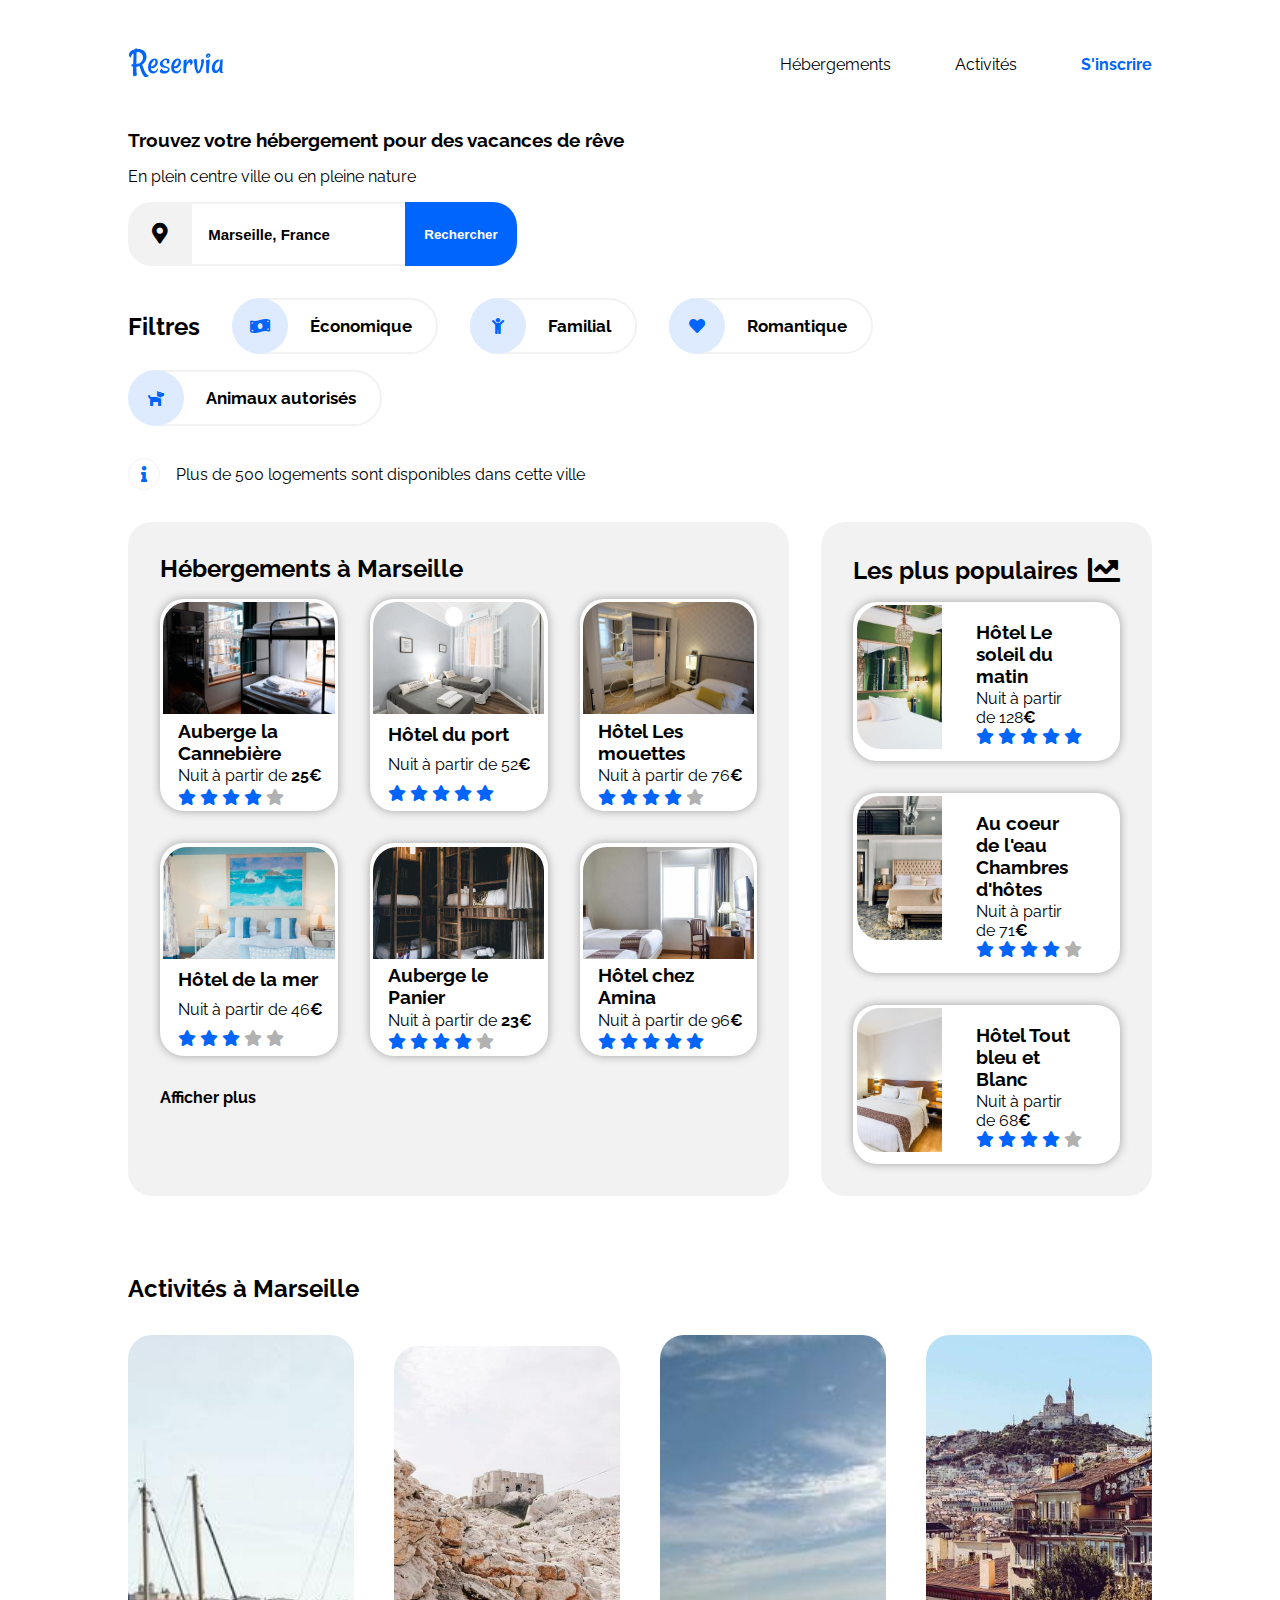
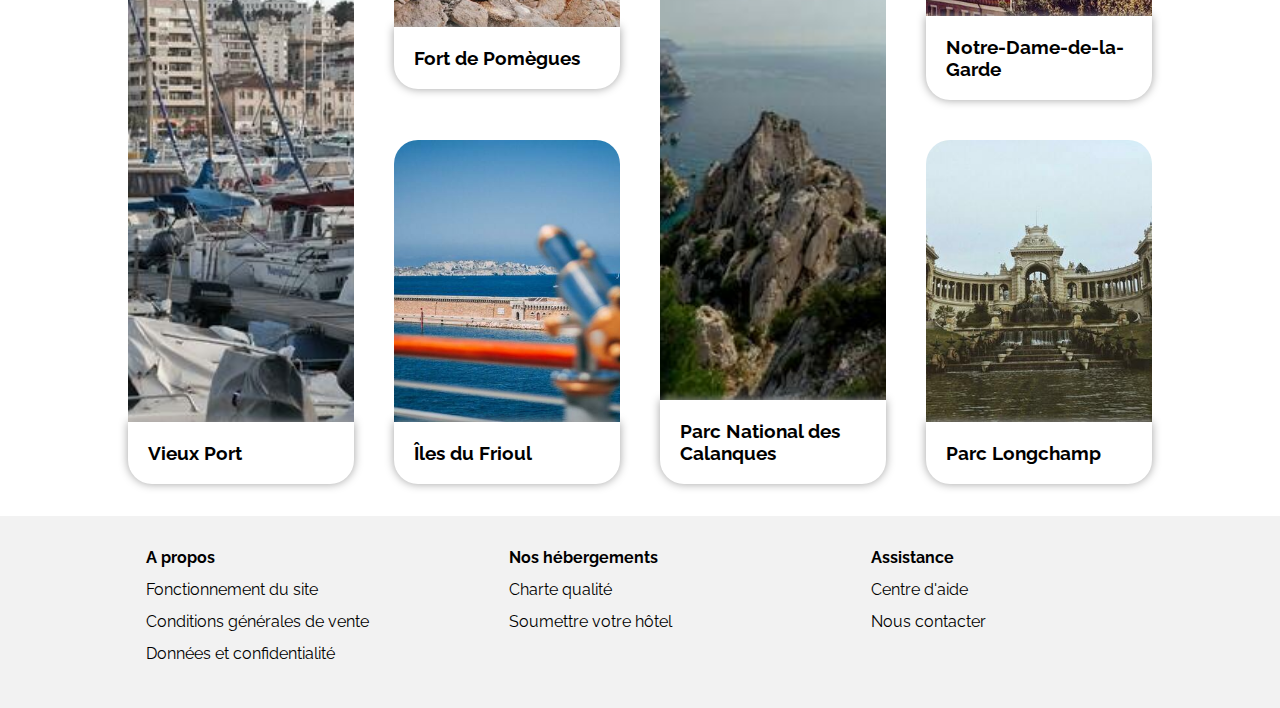
==== commit cdfe5728: "Add files via upload" ====
--- a/reservia.html
+++ b/reservia.html
@@ -1,5 +1,5 @@
  <!DOCTYPE html>
-<html>
+<html lang="fr">
 <head>
     <!-- Encodage UTF-8 -->
     <meta charset="utf-8"/>
@@ -8,15 +8,15 @@
     <link rel="stylesheet" type="text/css" href="reservia.css">
     <link rel="stylesheet" href="https://cdnjs.cloudflare.com/ajax/libs/font-awesome/5.15.3/css/all.min.css">
     <link rel="preconnect" href="https://fonts.gstatic.com">
-    <link href="https://fonts.googleapis.com/css2?family=Raleway:wght@400;700&display=swap" rel="stylesheet"> 
+    <link href="https://fonts.googleapis.com/css2?family=Raleway:wght@400;700&display=swap" rel="stylesheet">
     <!-- titre de la page -->
     <title>Réservia</title>
-    
+
 </head>
 <body>
     <div class="container">
         <!-- En tête -->
-        <header> 
+        <header>
         <!-- Navigation -->
             <nav class="nav">
                 <!-- Titre 1 de la page -->
@@ -25,8 +25,8 @@
                 </a>
             <!-- Liste navigation-->
                     <ul class="list-nav">
-                        <li><a class="nav-link" href="#">Hébergements</a></li>
-                        <li><a class="nav-link" href="#">Activités</a></li>
+                        <li><a class="nav-link" href="#hebergements">Hébergements</a></li>
+                        <li><a class="nav-link" href="#activities">Activités</a></li>
                         <li><a class="nav-register" href="#">S&apos;inscrire</a></li>
                     </ul>
             </nav>
@@ -36,14 +36,16 @@
 
                 <!-- Paragraphe -->
                 <p class="search-p">En plein centre ville ou en pleine nature</p>
-                <form class="search-form" action="" method="post">
+                <form class="search-form" action="#" method="post">
                     <div class="search-container">
-                        <i class="fas fa-map-marker-alt"></i>
+                        <div class="search-gps">
+                            <i class="fas fa-map-marker-alt"></i>
+                        </div>
                         <input type="text" value=" Marseille, France">
                         <button class="button" type="submit">
                             <span>Rechercher</span>
                         </button>
-                        
+                        <div class="search-icon"><i class="fas fa-search"></i></div>
                     </div>
                 </form>
 
@@ -52,7 +54,7 @@
                     <!-- Economique -->
                     <div class="filter-container">
                         <div class="filter-icon">
-                            <i class="fas fa-money-bill-wave"></i>  
+                            <i class="fas fa-money-bill-wave"></i>
                         </div>
                         <span class="filter-title">&#201;conomique</span>
                     </div>
@@ -60,7 +62,7 @@
                     <div class="filter-container">
                         <div class="filter-icon">
                             <i class="fas fa-child"></i>
-                        </div>                    
+                        </div>
                         <span class="filter-title">Familial</span>
                     </div>
                     <!-- Romantique -->
@@ -70,20 +72,20 @@
                         </div>
                         <span class="filter-title">Romantique</span>
                     </div>
-                    <!-- Animaux --> 
+                    <!-- Animaux -->
                     <div class="filter-container">
                         <div class="filter-icon">
                             <i class="fas fa-dog"></i>
-                        </div>    
+                        </div>
                         <span class="filter-title">Animaux autorisés</span>
-                    </div>        
+                    </div>
                 </div>
-                
-                <!-- Bulle information --> 
+
+                <!-- Bulle information -->
                 <div class="information">
                     <div class="information-item">
-                        <i class="fas fa-info"></i> 
-                    </div>    
+                        <i class="fas fa-info"></i>
+                    </div>
 
                     <p>Plus de 500 logements sont disponibles dans cette ville</p>
                 </div>
@@ -91,12 +93,12 @@
         </header>
 
         <main>
-            <div class="hebergements">
+            <div id="hebergements" class="hebergements">
                 <!-- Hébergement à Marseille -->
                 <div class="hebergement-a-marseille">
                     <h2>Hébergements à Marseille</h2>
                     <div class="hebergement-cartes">
-                        <!-- Image 1 --> 
+                        <!-- Image 1 -->
                         <div class="hebergement-carte-item">
                             <a href="#">
                                 <img src="images/hebergements/4_small/marcus-loke-WQJvWU_HZFo-unsplash.jpg" alt="Auberge la Cannebière">
@@ -104,14 +106,14 @@
                                     <h3>Auberge la Cannebière</h3>
                                     <p>Nuit à partir de <span class="strong">25€</span></p>
                                     <div class="rating">
-                                        <i class="fas fa-star fa-star--activate"></i>      
-                                        <i class="fas fa-star fa-star--activate"></i>
-                                        <i class="fas fa-star fa-star--activate"></i>
-                                        <i class="fas fa-star fa-star--activate"></i>
-                                        <i class="fas fa-star"></i>
-                                    </div>    
-                                </div>
-                            </a>    
+                                        <i class="fas fa-star fa-star--activate"></i>
+                                        <i class="fas fa-star fa-star--activate"></i>
+                                        <i class="fas fa-star fa-star--activate"></i>
+                                        <i class="fas fa-star fa-star--activate"></i>
+                                        <i class="fas fa-star"></i>
+                                    </div>
+                                </div>
+                            </a>
                         </div>
                         <!-- Image 2 -->
                         <div class="hebergement-carte-item">
@@ -121,14 +123,14 @@
                                     <h3>H&ocirc;tel du port</h3>
                                     <p>Nuit à partir de 52<span class="strong">€</span></p>
                                     <div class="rating">
-                                        <i class="fas fa-star fa-star--activate"></i>      
-                                        <i class="fas fa-star fa-star--activate"></i>
-                                        <i class="fas fa-star fa-star--activate"></i>
-                                        <i class="fas fa-star fa-star--activate"></i>
-                                        <i class="fas fa-star fa-star--activate"></i>
-                                    </div>    
-                                </div>
-                            </a>             
+                                        <i class="fas fa-star fa-star--activate"></i>
+                                        <i class="fas fa-star fa-star--activate"></i>
+                                        <i class="fas fa-star fa-star--activate"></i>
+                                        <i class="fas fa-star fa-star--activate"></i>
+                                        <i class="fas fa-star fa-star--activate"></i>
+                                    </div>
+                                </div>
+                            </a>
                         </div>
                         <!-- Image 3 -->
                         <div class="hebergement-carte-item">
@@ -138,14 +140,14 @@
                                     <h3>H&ocirc;tel Les mouettes</h3>
                                     <p>Nuit à partir de 76<span class="strong">€</span></p>
                                     <div class="rating">
-                                        <i class="fas fa-star fa-star--activate"></i>      
-                                        <i class="fas fa-star fa-star--activate"></i>
-                                        <i class="fas fa-star fa-star--activate"></i>
-                                        <i class="fas fa-star fa-star--activate"></i>
-                                        <i class="fas fa-star"></i>
-                                    </div>    
-                                </div>
-                            </a>              
+                                        <i class="fas fa-star fa-star--activate"></i>
+                                        <i class="fas fa-star fa-star--activate"></i>
+                                        <i class="fas fa-star fa-star--activate"></i>
+                                        <i class="fas fa-star fa-star--activate"></i>
+                                        <i class="fas fa-star"></i>
+                                    </div>
+                                </div>
+                            </a>
                         </div>
                         <!-- Image 4 -->
                         <div class="hebergement-carte-item">
@@ -155,14 +157,14 @@
                                     <h3>H&ocirc;tel de la mer</h3>
                                     <p>Nuit à partir de 46<span class="strong">€</span></p>
                                     <div class="rating">
-                                        <i class="fas fa-star fa-star--activate"></i>      
-                                        <i class="fas fa-star fa-star--activate"></i>
-                                        <i class="fas fa-star fa-star--activate"></i>
-                                        <i class="fas fa-star"></i>
-                                        <i class="fas fa-star"></i>
-                                    </div>    
-                                </div>
-                            </a>               
+                                        <i class="fas fa-star fa-star--activate"></i>
+                                        <i class="fas fa-star fa-star--activate"></i>
+                                        <i class="fas fa-star fa-star--activate"></i>
+                                        <i class="fas fa-star"></i>
+                                        <i class="fas fa-star"></i>
+                                    </div>
+                                </div>
+                            </a>
                         </div>
                         <!-- Image 5 -->
                         <div class="hebergement-carte-item">
@@ -172,14 +174,14 @@
                                     <h3>Auberge le Panier</h3>
                                     <p>Nuit à partir de <span class="strong">23€</span></p>
                                     <div class="rating">
-                                        <i class="fas fa-star fa-star--activate"></i>      
-                                        <i class="fas fa-star fa-star--activate"></i>
-                                        <i class="fas fa-star fa-star--activate"></i>
-                                        <i class="fas fa-star fa-star--activate"></i>
-                                        <i class="fas fa-star"></i>
-                                    </div>    
-                                </div>
-                            </a>                
+                                        <i class="fas fa-star fa-star--activate"></i>
+                                        <i class="fas fa-star fa-star--activate"></i>
+                                        <i class="fas fa-star fa-star--activate"></i>
+                                        <i class="fas fa-star fa-star--activate"></i>
+                                        <i class="fas fa-star"></i>
+                                    </div>
+                                </div>
+                            </a>
                         </div>
                         <!-- Image 6 -->
                         <div class="hebergement-carte-item">
@@ -189,28 +191,28 @@
                                     <h3>H&ocirc;tel chez Amina</h3>
                                     <p>Nuit à partir de 96<span class="strong">€</span></p>
                                     <div class="rating">
-                                        <i class="fas fa-star fa-star--activate"></i>      
-                                        <i class="fas fa-star fa-star--activate"></i>
-                                        <i class="fas fa-star fa-star--activate"></i>
-                                        <i class="fas fa-star fa-star--activate"></i>
-                                        <i class="fas fa-star fa-star--activate"></i>
-                                    </div>    
-                                </div>
-                            </a>                
+                                        <i class="fas fa-star fa-star--activate"></i>
+                                        <i class="fas fa-star fa-star--activate"></i>
+                                        <i class="fas fa-star fa-star--activate"></i>
+                                        <i class="fas fa-star fa-star--activate"></i>
+                                        <i class="fas fa-star fa-star--activate"></i>
+                                    </div>
+                                </div>
+                            </a>
                         </div>
                         <a class="view-more-link" href="#">Afficher plus</a>
                     </div>
                 </div>
-            
-                
+
+
                 <!-- Les plus populaires -->
-                <div class="les-plus-populaires">
+                <div id="les-plus-populaires" class="les-plus-populaires">
                     <div class="populaire-title">
                         <h2>Les plus populaires</h2>
                         <i class="fas fa-chart-line"></i>
                     </div>
                     <div class="populaire-cartes">
-                        <!-- Image 1 --> 
+                        <!-- Image 1 -->
                         <div class="populaire-carte-item">
                             <a href="#">
                                 <img src="images/hebergements/4_small/emile-guillemot-Bj_rcSC5XfE-unsplash.jpg" alt="H&ocirc;tel Le soleil du matin">
@@ -219,16 +221,16 @@
                                     <p>Nuit à partir de 128<span class="strong">€</span></p>
                                     <div class="populaire-white-place"></div>
                                     <div class="rating">
-                                        <i class="fas fa-star fa-star--activate"></i>      
-                                        <i class="fas fa-star fa-star--activate"></i>
-                                        <i class="fas fa-star fa-star--activate"></i>
-                                        <i class="fas fa-star fa-star--activate"></i>
-                                        <i class="fas fa-star fa-star--activate"></i>
-                                    </div>    
-                                </div>
-                            </a>    
-                        </div>
-                        <!-- Image 2 --> 
+                                        <i class="fas fa-star fa-star--activate"></i>
+                                        <i class="fas fa-star fa-star--activate"></i>
+                                        <i class="fas fa-star fa-star--activate"></i>
+                                        <i class="fas fa-star fa-star--activate"></i>
+                                        <i class="fas fa-star fa-star--activate"></i>
+                                    </div>
+                                </div>
+                            </a>
+                        </div>
+                        <!-- Image 2 -->
                         <div class="populaire-carte-item">
                             <a href="#">
                                 <img src="images/hebergements/4_small/aw-creative-VGs8z60yT2c-unsplash.jpg" alt="Au coeur de l'eau Chambres d'h&ocirc;tes">
@@ -237,16 +239,16 @@
                                     <p>Nuit à partir de 71<span class="strong">€</span></p>
                                     <div class="populaire-white-place"></div>
                                     <div class="rating">
-                                        <i class="fas fa-star fa-star--activate"></i>      
-                                        <i class="fas fa-star fa-star--activate"></i>
-                                        <i class="fas fa-star fa-star--activate"></i>
-                                        <i class="fas fa-star fa-star--activate"></i>
-                                        <i class="fas fa-star"></i>
-                                    </div>    
-                                </div>
-                            </a>    
-                        </div>
-                        <!-- Image 3 --> 
+                                        <i class="fas fa-star fa-star--activate"></i>
+                                        <i class="fas fa-star fa-star--activate"></i>
+                                        <i class="fas fa-star fa-star--activate"></i>
+                                        <i class="fas fa-star fa-star--activate"></i>
+                                        <i class="fas fa-star"></i>
+                                    </div>
+                                </div>
+                            </a>
+                        </div>
+                        <!-- Image 3 -->
                         <div class="populaire-carte-item">
                             <a href="#">
                                 <img src="images/hebergements/4_small/febrian-zakaria-sjvU0THccQA-unsplash.jpg" alt="H&ocirc;tel Tout bleu et Blanc">
@@ -255,24 +257,24 @@
                                     <p>Nuit à partir de 68<span class="strong">€</span></p>
                                     <div class="populaire-white-place"></div>
                                     <div class="rating">
-                                        <i class="fas fa-star fa-star--activate"></i>      
-                                        <i class="fas fa-star fa-star--activate"></i>
-                                        <i class="fas fa-star fa-star--activate"></i>
-                                        <i class="fas fa-star fa-star--activate"></i>
-                                        <i class="fas fa-star"></i>
-                                    </div>    
-                                </div>
-                            </a>    
-                        </div>
-                    </div>    
+                                        <i class="fas fa-star fa-star--activate"></i>
+                                        <i class="fas fa-star fa-star--activate"></i>
+                                        <i class="fas fa-star fa-star--activate"></i>
+                                        <i class="fas fa-star fa-star--activate"></i>
+                                        <i class="fas fa-star"></i>
+                                    </div>
+                                </div>
+                            </a>
+                        </div>
+                    </div>
                 </div>
             </div>
-            
+
             <!-- Activité à Marseille -->
-            <h2 class="activities-title">Activités à Marseille</h2>
+            <h2 id="activities" class="activities-title">Activités à Marseille</h2>
             <div class="activities">
-                
-                <a href="#" href="#" class="activities-card activities-card1">
+
+                <a href="#" class="activities-card activities-card1">
                     <div class="activities-card-contain">
                         <img src="images/activites/4_small/reno-laithienne-QUgJhdY5Fyk-unsplash.jpg" alt="Vieux Port">
                         <h3>Vieux Port</h3>
@@ -280,33 +282,33 @@
                 </a>
                 <a href="#" class="activities-card activities-card2">
                     <div class="activities-card-contain">
-                        <img src="images/activites/4_small/paul-hermann-QFTrLdQIRhI-unsplash.jpg" alt="Fort de Pomègues"> 
-                        <h3>Fort de Pomègues</h3> 
+                        <img src="images/activites/4_small/paul-hermann-QFTrLdQIRhI-unsplash.jpg" alt="Fort de Pomègues">
+                        <h3>Fort de Pomègues</h3>
                     </div>
                 </a>
                 <a href="#" class="activities-card activities-card3">
                     <div class="activities-card-contain">
-                        <img src="images/activites/4_small/kevin-hikari-rV_Qd1l-VXg-unsplash.jpg" alt="&#206;les du Frioul">  
+                        <img src="images/activites/4_small/kevin-hikari-rV_Qd1l-VXg-unsplash.jpg" alt="&#206;les du Frioul">
                         <h3>&#206;les du Frioul</h3>
                     </div>
                 </a>
                 <a href="#" class="activities-card activities-card4">
                     <div class="activities-card-contain">
-                        <img src="images/activites/4_small/kilyan-sockalingum-NR8-cBCN3aI-unsplash.jpg" alt="Parc National des Calanques">            
+                        <img src="images/activites/4_small/kilyan-sockalingum-NR8-cBCN3aI-unsplash.jpg" alt="Parc National des Calanques">
                         <h3>Parc National des Calanques</h3>
                     </div>
                 </a>
                 <a href="#" class="activities-card activities-card5">
                     <div class="activities-card-contain">
-                        <img src="images/activites/4_small/florian-wehde-xW9e8gdotxI-unsplash.jpg" alt="Notre-Dame-de-la-Garde">           
+                        <img src="images/activites/4_small/florian-wehde-xW9e8gdotxI-unsplash.jpg" alt="Notre-Dame-de-la-Garde">
                         <h3> Notre-Dame-de-la-Garde </h3>
                     </div>
                 </a>
                 <a href="#" class="activities-card activities-card6">
                     <div class="activities-card-contain">
-                        <img src="images/activites/4_small/lena-paulin-wH2-EJoDcV0-unsplash.jpg" alt="Parc Longchamp">        
-                        <h3> Parc Longchamp </h3> 
-                    </div>                               
+                        <img src="images/activites/4_small/lena-paulin-wH2-EJoDcV0-unsplash.jpg" alt="Parc Longchamp">
+                        <h3> Parc Longchamp </h3>
+                    </div>
                 </a>
             </div>
 
@@ -334,4 +336,4 @@
         </div>
     </footer>
 </body>
-</html> +</html>--- a/reservia.css
+++ b/reservia.css
@@ -47,6 +47,7 @@
 	font-weight: bold;
 	color: #0065FC;
 }
+
 /* Recherche */
 .search h1 {
 	padding-bottom: 1rem;
@@ -54,7 +55,6 @@
 }
 .search-p {
 	padding-bottom: 1rem;
-	font-size: ; /* à finir */
 }
 .search-container {
 	display: flex;
@@ -62,7 +62,7 @@
 	align-items: center;
 	padding-bottom: 2rem;
 }
-.search-container i {
+.search-gps {
 	display: flex;
 	justify-content: center;
 	align-items: center;
@@ -85,14 +85,15 @@
 .search-container button {
 	height: 4rem;
 	width: 7rem;
-	font-size: ;
 	font-weight: bold;
 	color: white;
 	background-color: #0065FC;
 	border-radius: 0 1.5rem 1.5rem 0;
 	border: none;
 }
-
+.search-icon {
+	display: none;
+}
 /* Filtres */
 .filter {
 	display: flex;
@@ -145,7 +146,7 @@
 .information {
 	display: flex; /* Defini en temps que boîte flexible*/
 	align-items: center; /* Défini l'alignement d'un objet dans son conteneur */
-	margin-bottom: 2rem; 
+	margin-bottom: 2rem;
 }
 .information-item {
 	height: 2rem;
@@ -172,10 +173,10 @@
 .hebergements {
 	display: grid; /* Défini en grille */
 	column-gap: 2rem; /* Espace entre deux colonnes */
-	grid-template-columns: 2fr 1fr; /* Proportion du tableau */ 
+	grid-template-columns: 2fr 1fr; /* Proportion du tableau */
 }
 .hebergement-a-marseille h2 {
-	padding-bottom: 1rem; 
+	padding-bottom: 1rem;
 }
 .fa-star--activate {
 	color: #0065FC;
@@ -184,12 +185,12 @@
 	color: #b1b1b1;
 }
 
-/* Hébergement à Marseille */ 
+/* Hébergement à Marseille */
 
 .hebergement-cartes{
 	display: grid; /* Défini en grille */
 	column-gap: 2rem; /* Espace entre deux colonnes */
-	grid-template-columns: repeat(3, 1fr); /* Proportion du tableau */ 
+	grid-template-columns: repeat(3, 1fr); /* Proportion du tableau */
 	grid-row-gap: 2rem /* Espace entre deux lignes*/
 }
 .hebergement-carte-item {
@@ -343,15 +344,15 @@
 	grid-column: 4/5;
 }
 
-/* Footer */ 
+/* Footer */
 .footer {
-	max-width: 100%; 
+	max-width: 100%;
 	background-color: #F2F2F2;
 }
 .footercontain {
 	display: flex;
 	max-width: 100%;
-	width: 90%; 
+	width: 90%;
 	margin: auto;
 	box-sizing: border-box;
 	padding: 0 2rem;
@@ -369,42 +370,275 @@
 	margin: 5% 0;
 }
 
-
-/* Ecran Iphone 8 */ 
+/* Ecran Iphone 8 */
 @media screen and (min-width: 375px) and (max-width: 767px) {
 	.container {
-		margin: 0 5%;
-	}
-	/* Navigation */
+		margin: unset;
+	}
+	/* Header */
+	.search {
+		margin: 31px;
+	}
 	.nav img {
 		padding: 1.5rem 1.5rem;
 	}
 	.nav {
 		padding: unset;
-	}
-	.nav a {
-		
+		position: relative;
+		display: block;
+		padding-bottom: 1rem;
+	}
+	.nav li:last-child {
+		position: absolute;
+		top: 2.6rem;
+		right: 1.2rem;
+	}
+	.nav ul {
+		justify-content: space-around;
+
+	}
+	.nav-link:nth-child(1), .nav-link:nth-child(2) {
+		border-top: none;
+		border-bottom: 2px solid #F2F2F2;
+	}
+	.nav-link:hover {
+		border-top: none;
+		border-bottom: 2px solid #0065FC;
 	}
 	.nav-link {
-
+		padding: 1rem 3.14rem;
 	}
 	.nav-register {
 		padding-left: unset;
 		font-weight: bold;
 		color: #0065FC;
-		display: block;
-		margin-top: 0px;
 	}
 	.search h1 {
 		font-size: 1.4rem;
 		padding-bottom: 0.8rem;
 	}
 	.search-p {
-		padding-bottom: 1.5rem;	
+		padding-bottom: 1.5rem;
+	}
+	.search-icon {
+		display: flex;
+		border-top-right-radius: 1.5rem;
+		border-bottom-right-radius: 1.5rem;
+		border-top: 2px solid #F2F2F2;
+		border-bottom: 2px solid #F2F2F2;
+	}
+	.search-icon i {
+		color: white;
+		background-color: #0065FC;
+		height: 61px;
+		width: 61px;
+		font-weight: bold;
+		border-radius: 1.5rem;
+		border: none;
+		display: flex;
+		align-items: center;
+		justify-content: center;
+	}
+	.button {
+		display: none;
+	}
+	.information {
+		margin: 0 0 2rem 1rem;
+	}
+	.filter h2 {
+		width: 100%;
+	}
+	.filter-title {
+		margin: 0 1rem;
+	}
+	.filter-container {
+		margin-right: 1rem;
+	}
+
+	/* Hébergement */
+	.hebergements {
+		grid-template-columns: unset;
+		display: flex;
+		flex-flow: column nowrap;
+		justify-content: space-between;
+		gap: 1rem;
+	}
+	.hebergement-a-marseille {
+		background-color: unset;
+	}
+	.hebergement-a-marseille, .les-plus-populaires {
+		border-radius: unset;
+		padding: 2rem 1rem;
+	}
+	.hebergement-a-marseille h2 {
+		font-size: 1.5rem;
+	}
+	.hebergement-cartes {
+		display: flex;
+		flex-flow: column nowrap;
+	}
+	.les-plus-populaires {
+		order: -1;
+	}
+	.populaire-carte-item-contain {
+		padding: 0.5rem 1rem 0.5rem 1.6rem;
+	}
+
+	/* Activité à Marseille */
+	.activities {
+		display: flex;
+		flex-flow: column nowrap;
+		gap: 1.5rem;
+		margin: 0 5% 0 5%;
+	}
+	.activities-title {
+		padding: unset;
+		margin: 0 5% 0 5%;
+	}
+	.activities-card-contain img {
+		height: 9rem;
+	}
+
+	/* Footer */
+	.footercontain {
+		flex-flow: column nowrap;
+		margin: unset;
+		padding: 2rem 0;
+	}
+	.footercolumn {
+		width: unset;
+		padding: 1rem 2rem;
 	}
 }
 
 /* Ecran Tablette */
-@media screen and (min-width: 768px) and (max-width: 1279px) {
+@media screen and (min-width: 768px) and (max-width: 1000px) {
+	.container {
+		margin: unset;
+	}
+
+	/* Header */
+	.search {
+		margin: 31px;
+	}
+	.nav img {
+		padding: 1.5rem 1.5rem;
+	}
+	.nav {
+		padding: unset;
+		position: relative;
+		display: block;
+		padding-bottom: 1rem;
+	}
+	.nav li:last-child {
+		position: absolute;
+		top: 2.6rem;
+		right: 2rem;
+	}
+	.nav ul {
+		justify-content: space-around;
+
+	}
+	.nav-link:nth-child(1), .nav-link:nth-child(2) {
+		border-top: none;
+		border-bottom: 2px solid #F2F2F2;
+	}
+	.nav-link:hover {
+		border-top: none;
+		border-bottom: 2px solid #0065FC;
+	}
+	.nav-link {
+		padding: 1rem 9.28rem;
+	}
+	.nav-register {
+		padding-left: unset;
+		font-weight: bold;
+		color: #0065FC;
+	}
+	.search h1 {
+		font-size: 1.4rem;
+		padding-bottom: 0.8rem;
+	}
+	.search-p {
+		padding-bottom: 1.5rem;
+	}
+	.filter h2 {
+		width: 100%;
+	}
+	.filter-title {
+		margin: 0 1rem;
+	}
+	.filter-container {
+		margin-right: 15%;
+	}
+
+	/* Hébergement */
+	.hebergements {
+		grid-template-columns: unset;
+		display: flex;
+		flex-flow: column nowrap;
+		justify-content: space-between;
+		gap: unset;
+	}
+	.hebergement-a-marseille {
+		border-radius: 0 0 1.5rem 1.5rem;
+	}
+	.les-plus-populaires {
+		order: -1;
+		border-radius: 1.5rem 1.5rem 0 0;
+	}
+	.populaire-cartes{
+		display: grid; /* Défini en grille */
+		column-gap: 2rem; /* Espace entre deux colonnes */
+		grid-template-columns: repeat(3, 1fr); /* Proportion du tableau */
+		grid-row-gap: 2rem /* Espace entre deux lignes*/
+	}
+	.populaire-carte-item {
+		display: flex;
+		flex-direction: column;
+		box-shadow: 0px 0px 10px #a1a1a1;
+		border-radius: 1.5rem;
+		padding: 0.2rem;
+		background-color: white;
+	}
+	.populaire-carte-item img {
+		height: 10rem;
+		object-fit: cover; /* Permet d'ajuster l'image pour conserver ses proportions */
+		max-width: 100%;
+		width: 100%;
+		border-radius: 1.5rem 1.5rem 0 0;
+	}
+	.populaire-carte-item-contain {
+		display: flex;
+		flex-direction: column;
+		justify-content: space-around;
+		min-height: 90px;
+		padding: 0 0 0 15px;
+		height: 7rem;
+	}
+	.populaire-carte-item a {
+		all: unset;
+	}
+	.populaire-white-place {
+		all: unset;
+	}
+
+	/* Activité */
+	.activities {
+		display: flex;
+		flex-flow: column nowrap;
+		gap: 1.5rem;
+		margin: 0 5% 0 5%;
+	}
+	.activities-title {
+		margin: 0 5% 0 5%;
+	}
+	.activities-card-contain img {
+		height: 9rem;
+	}
+
+}
+/* Ecran Tablette */
+@media screen and (min-width: 1001px) and (max-width: 1279px) {
 
 }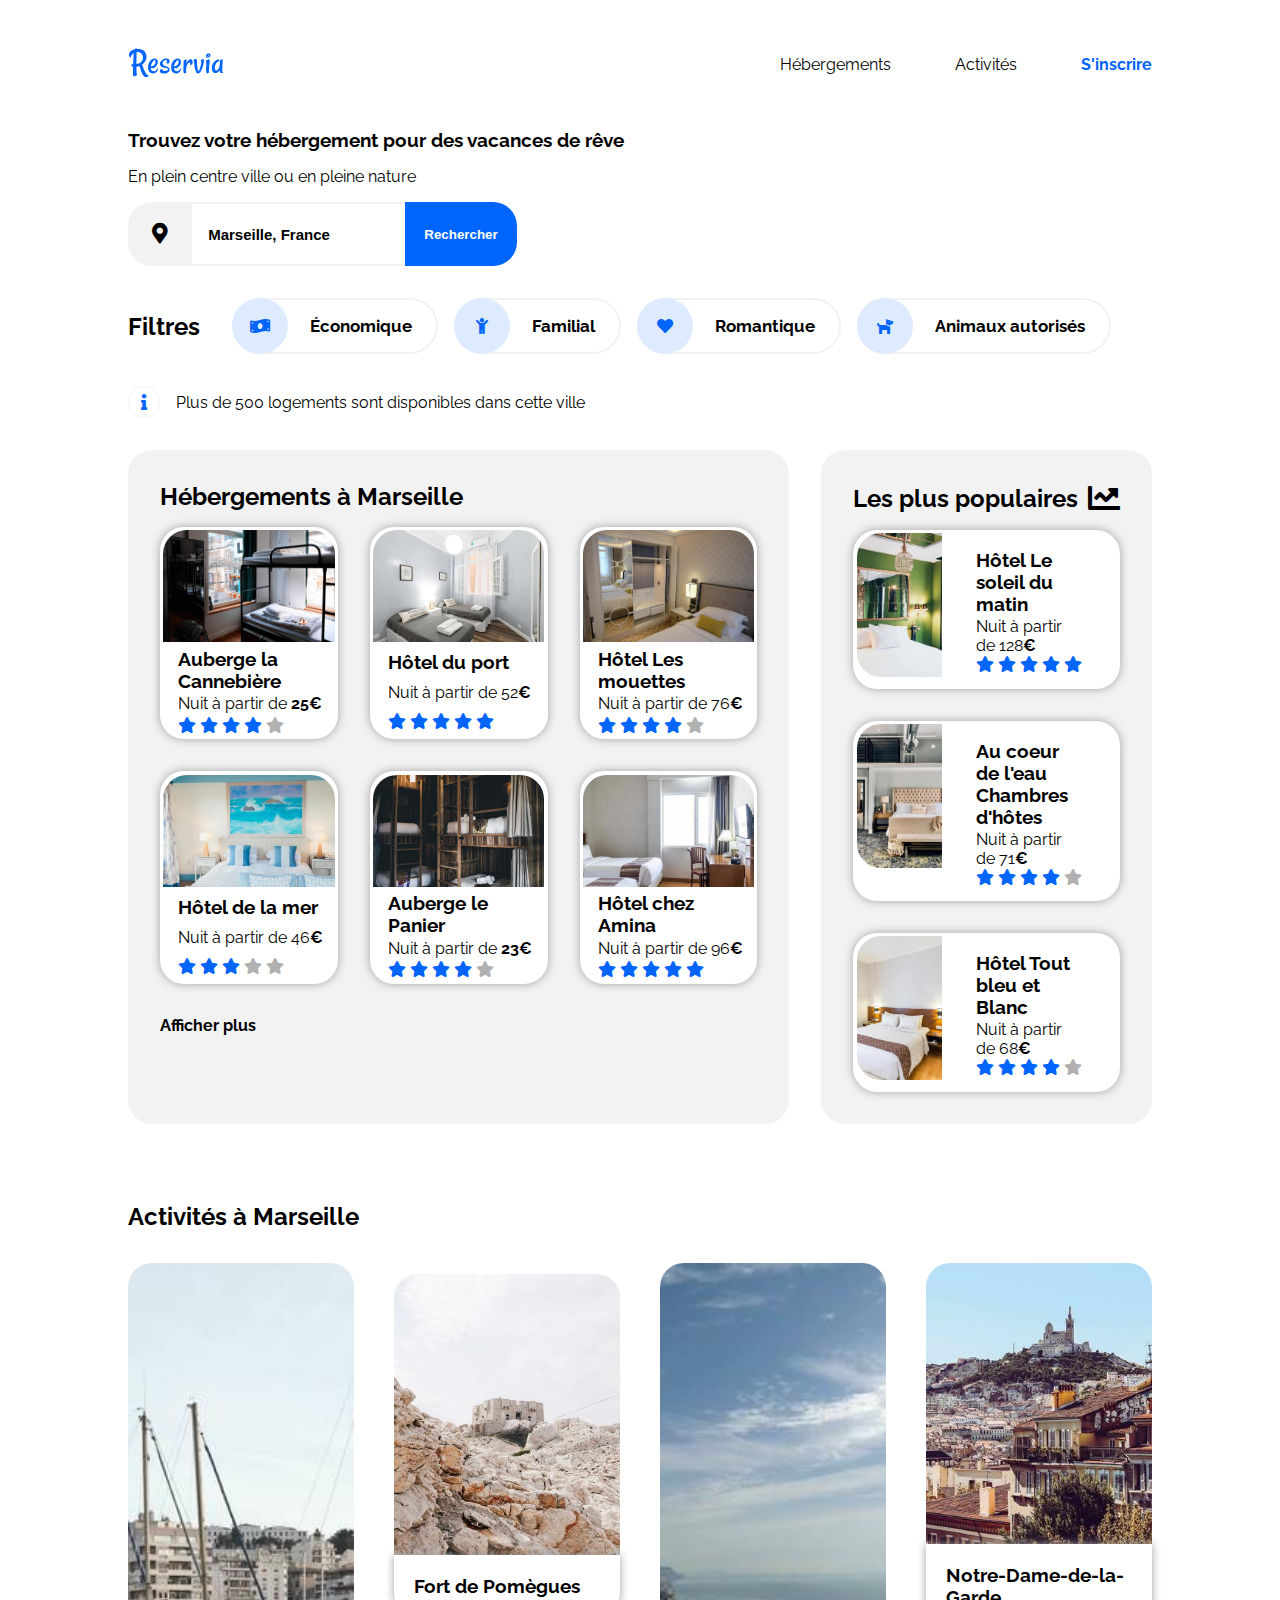
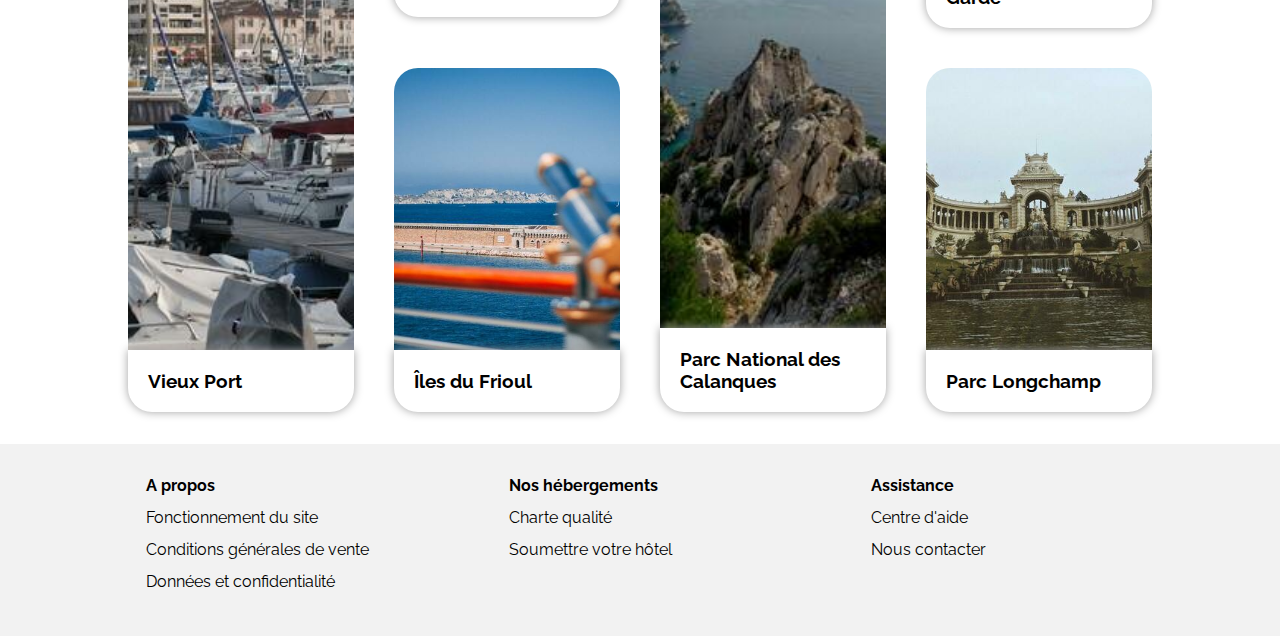
==== commit c7ccb779: "Add files via upload" ====
--- a/reservia.html
+++ b/reservia.html
@@ -269,7 +269,6 @@
                     </div>
                 </div>
             </div>
-
             <!-- Activité à Marseille -->
             <h2 id="activities" class="activities-title">Activités à Marseille</h2>
             <div class="activities">
--- a/reservia.css
+++ b/reservia.css
@@ -191,7 +191,7 @@
 	display: grid; /* Défini en grille */
 	column-gap: 2rem; /* Espace entre deux colonnes */
 	grid-template-columns: repeat(3, 1fr); /* Proportion du tableau */
-	grid-row-gap: 2rem /* Espace entre deux lignes*/
+	grid-row-gap: 2rem; /* Espace entre deux lignes*/
 }
 .hebergement-carte-item {
 	display: flex;
@@ -591,7 +591,7 @@
 		display: grid; /* Défini en grille */
 		column-gap: 2rem; /* Espace entre deux colonnes */
 		grid-template-columns: repeat(3, 1fr); /* Proportion du tableau */
-		grid-row-gap: 2rem /* Espace entre deux lignes*/
+		grid-row-gap: 2rem; /* Espace entre deux lignes*/
 	}
 	.populaire-carte-item {
 		display: flex;
@@ -617,10 +617,13 @@
 		height: 7rem;
 	}
 	.populaire-carte-item a {
-		all: unset;
+		display: unset;
+		align-items: unset;
+		height: unset;
+		overflow: unset;
 	}
 	.populaire-white-place {
-		all: unset;
+		fill: unset;
 	}
 
 	/* Activité */
@@ -640,5 +643,110 @@
 }
 /* Ecran Tablette */
 @media screen and (min-width: 1001px) and (max-width: 1279px) {
-
-}+	.container {
+		fill: unset;
+	}
+
+	/* Nav */
+	header {
+		margin: 0 5%;
+	}
+	.filter h2 {
+		width: 100%;
+	}
+	.filter-title {
+		margin: 0 1rem;
+	}
+	.filter-container {
+		margin-right: 20%;
+	}
+
+	/* Hébergement */
+	.hebergements {
+		grid-template-columns: unset;
+		display: flex;
+		flex-flow: column nowrap;
+		justify-content: space-between;
+		gap: unset;
+	}
+	.hebergement-a-marseille {
+		border-radius: 0 0 1.5rem 1.5rem;
+	}
+	.les-plus-populaires {
+		order: -1;
+		border-radius: 1.5rem 1.5rem 0 0;
+	}
+	.populaire-cartes{
+		display: grid; /* Défini en grille */
+		column-gap: 2rem; /* Espace entre deux colonnes */
+		grid-template-columns: repeat(3, 1fr); /* Proportion du tableau */
+		grid-row-gap: 2rem; /* Espace entre deux lignes*/
+	}
+	.populaire-carte-item {
+		display: flex;
+		flex-direction: column;
+		box-shadow: 0px 0px 10px #a1a1a1;
+		border-radius: 1.5rem;
+		padding: 0.2rem;
+		background-color: white;
+	}
+	.populaire-carte-item img {
+		height: 7rem;
+		object-fit: cover; /* Permet d'ajuster l'image pour conserver ses proportions */
+		width: 100%;
+		border-radius: 1.5rem 1.5rem 0 0;
+		min-width: 100%;
+		max-width: unset;
+	}
+	.populaire-carte-item-contain {
+		display: flex;
+		flex-direction: column;
+		justify-content: space-around;
+		min-height: 90px;
+		padding: 0 0 0 15px;
+		height: 7rem;
+	}
+	.populaire-carte-item a {
+		display: unset;
+		align-items: unset;
+		overflow: unset;
+	}
+	.populaire-white-place {
+		fill: unset;
+	}
+
+	/* Activité */
+
+	.activities {
+		display: grid; /* Défini en grille */
+		column-gap: 2rem; /* Espace entre deux colonnes */
+		grid-template-columns: repeat(3, 1fr); /* Proportion du tableau */
+		grid-row-gap: 2rem; /* Espace entre deux lignes*/
+		margin: 0 5%;
+	}
+	.activities-title {
+		margin-right: 5%;
+		margin-left: 5%;
+	}
+	.activities-card {
+		fill: unset;
+	}
+	.activities-card img {
+		height: 11rem;
+		object-fit: cover; /* Permet d'ajuster l'image pour conserver ses proportions */
+		max-width: 100%;
+		width: 100%;
+		border-radius: 1.5rem 1.5rem 0 0;
+	}
+	.activities-card1, .activities-card2, .activities-card3, .activities-card4, .activities-card5, .activities-card6 {
+		grid-row: unset;
+		grid-column: unset;
+	}
+}
+
+/* Légère modification pour les filtres */
+@media screen and (min-width: 1280px) and (max-width: 1329px) {
+	.filter-container {
+		margin-right: 1rem;
+	}
+}
